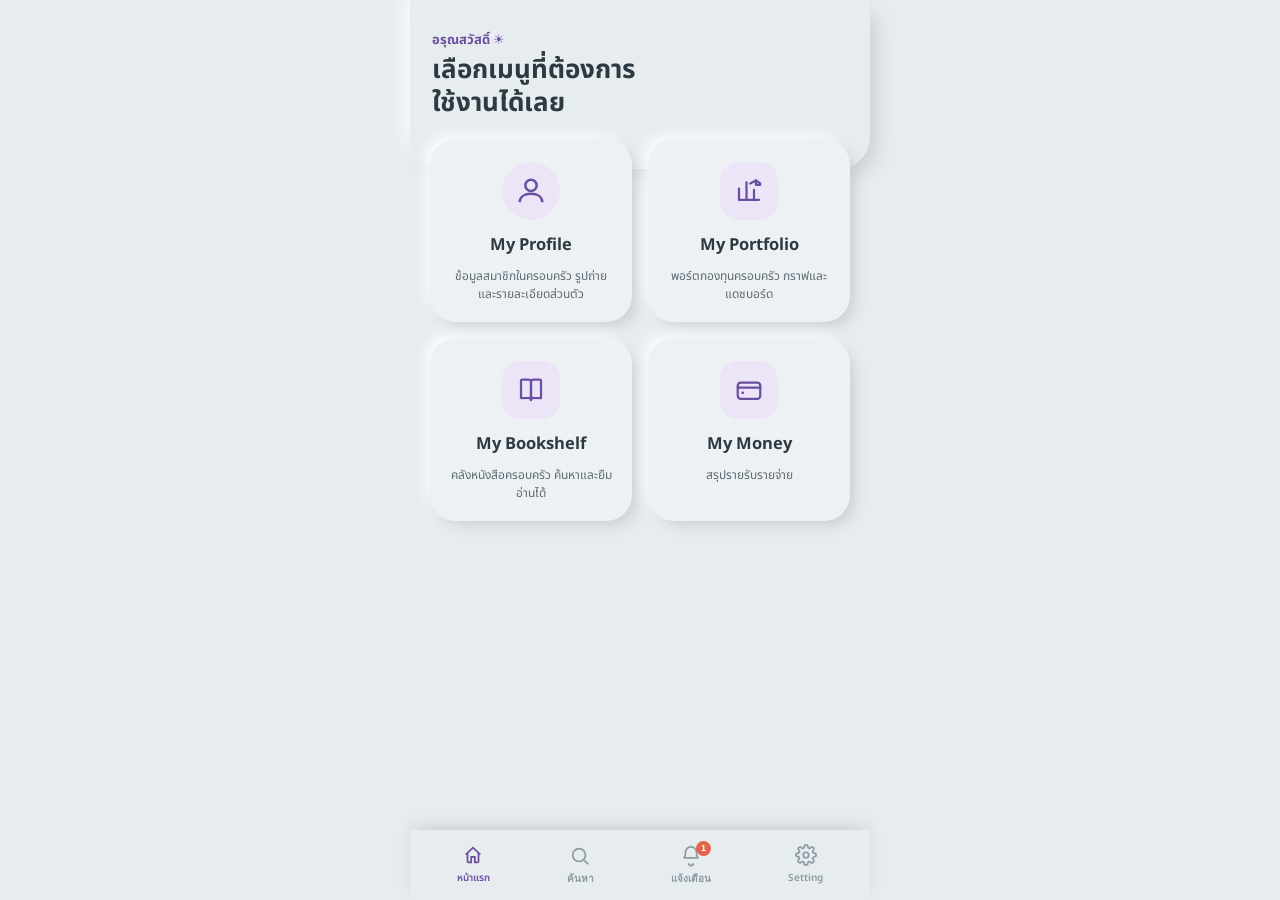
==== index.html @ 151543dd "Add files via upload" ====
<!DOCTYPE html>
<html lang="th">
<head>
<meta charset="UTF-8">
<meta name="viewport" content="width=device-width, initial-scale=1, viewport-fit=cover">
<title>My Family Funds — เมนูหลัก</title>
<meta name="theme-color" content="#6B4FA0">
<link rel="manifest" href="manifest.json">
<link rel="apple-touch-icon" href="portfolio/icon-192.png">
<link rel="icon" href="portfolio/icon-192.png">
<link rel="preconnect" href="https://fonts.googleapis.com">
<link href="https://fonts.googleapis.com/css2?family=Prompt:wght@500;600;700&family=Noto+Sans+Thai:wght@400;500;600;700&display=swap" rel="stylesheet">
<link rel="stylesheet" href="shell.css">
</head>
<body>

<div class="mff-app">

  <div class="mff-hero-wrap">
    <div class="mff-topbar">
      <span></span>
      <div class="dots" aria-hidden="true">
        <svg viewBox="0 0 24 24" fill="none" stroke="currentColor" stroke-width="2"><circle cx="5" cy="12" r="1.4"/><circle cx="12" cy="12" r="1.4"/><circle cx="19" cy="12" r="1.4"/></svg>
      </div>
    </div>

    <div class="mff-hero">
      <p class="eyebrow" id="mffGreetLine">สวัสดี 👋</p>
      <h1>เลือกเมนูที่ต้องการ<br>ใช้งานได้เลย</h1>
    </div>

    <svg class="wave" viewBox="0 0 460 60" preserveAspectRatio="none" xmlns="http://www.w3.org/2000/svg">
      <path d="M0,30 C 80,55 160,10 240,28 C 320,46 400,15 460,32 L460,60 L0,60 Z" fill="#ffffff" opacity="0.07"/>
      <path d="M0,40 C 90,60 170,25 250,38 C 330,50 400,22 460,40 L460,60 L0,60 Z" fill="#ffffff" opacity="0.1"/>
    </svg>
  </div>

  <div class="mff-grid">

    <a class="mff-card" href="profile/index.html">
      <span class="avatar">
        <svg viewBox="0 0 24 24" fill="none" stroke="currentColor" stroke-width="1.8"><circle cx="12" cy="8" r="4"/><path d="M4 20c0-4 3.6-6 8-6s8 2 8 6"/></svg>
      </span>
      <h3>My Profile</h3>
      <p>ข้อมูลสมาชิกในครอบครัว รูปถ่ายและรายละเอียดส่วนตัว</p>
    </a>

    <a class="mff-card" href="portfolio/index.html">
      <span class="icon-wrap">
        <svg viewBox="0 0 24 24" fill="none" stroke="currentColor" stroke-width="1.8" stroke-linecap="round" stroke-linejoin="round"><path d="M4 19V10"/><path d="M10 19V5"/><path d="M16 19v-8"/><path d="M4 19h16"/><path d="M13 6l4.5-2.5L21 6"/><path d="M17.5 3.5V7h3.5"/></svg>
      </span>
      <h3>My Portfolio</h3>
      <p>พอร์ตกองทุนครอบครัว กราฟและแดชบอร์ด</p>
    </a>

    <a class="mff-card" href="bookshelf/index.html">
      <span class="icon-wrap">
        <svg viewBox="0 0 24 24" fill="none" stroke="currentColor" stroke-width="1.8" stroke-linecap="round" stroke-linejoin="round"><path d="M4 4.5C4 4 4.6 3.6 5.3 3.6H10a2 2 0 0 1 2 2V20a2 2 0 0 0-2-1.6H4z"/><path d="M20 4.5c0-.5-.6-.9-1.3-.9H14a2 2 0 0 0-2 2V20a2 2 0 0 1 2-1.6h6z"/></svg>
      </span>
      <h3>My Bookshelf</h3>
      <p>คลังหนังสือครอบครัว ค้นหาและยืมอ่านได้</p>
    </a>

    <a class="mff-card" href="money/index.html">
      <span class="icon-wrap">
        <svg viewBox="0 0 24 24" fill="none" stroke="currentColor" stroke-width="1.8" stroke-linecap="round" stroke-linejoin="round"><rect x="3" y="6" width="18" height="13" rx="2.5"/><path d="M3 10h18"/><circle cx="7" cy="14.2" r="1.1" fill="currentColor" stroke="none"/></svg>
      </span>
      <h3>My Money</h3>
      <p>สรุปรายรับรายจ่าย</p>
    </a>

  </div>

</div>

<nav class="mff-bottomnav">
  <a class="mff-navbtn active" href="index.html">
    <svg viewBox="0 0 24 24" fill="none" stroke="currentColor" stroke-width="1.9"><path d="M4 11.5 12 4l8 7.5"/><path d="M6 10v9a1 1 0 0 0 1 1h3v-6h4v6h3a1 1 0 0 0 1-1v-9"/></svg>
    หน้าแรก
  </a>
  <button type="button" class="mff-navbtn" id="navSearchBtn">
    <svg viewBox="0 0 24 24" fill="none" stroke="currentColor" stroke-width="1.9"><circle cx="11" cy="11" r="7"/><path d="m21 21-4.3-4.3"/></svg>
    ค้นหา
  </button>
  <button type="button" class="mff-navbtn" id="navNotifBtn">
    <svg viewBox="0 0 24 24" fill="none" stroke="currentColor" stroke-width="1.9"><path d="M18 8a6 6 0 0 0-12 0c0 5-2 6-2 6h16s-2-1-2-6"/><path d="M9.5 20a2.5 2.5 0 0 0 5 0"/></svg>
    <span id="notifBadge" class="mff-badge-dot" hidden></span>
    แจ้งเตือน
  </button>
  <a class="mff-navbtn" href="settings/index.html">
    <svg viewBox="0 0 24 24" fill="none" stroke="currentColor" stroke-width="1.9"><circle cx="12" cy="12" r="3"/><path d="M19.4 15a1.7 1.7 0 0 0 .3 1.9l.1.1a2 2 0 1 1-2.8 2.8l-.1-.1a1.7 1.7 0 0 0-1.9-.3 1.7 1.7 0 0 0-1 1.5V21a2 2 0 1 1-4 0v-.1a1.7 1.7 0 0 0-1-1.6 1.7 1.7 0 0 0-1.9.3l-.1.1a2 2 0 1 1-2.8-2.8l.1-.1a1.7 1.7 0 0 0 .3-1.9 1.7 1.7 0 0 0-1.5-1H3a2 2 0 1 1 0-4h.1a1.7 1.7 0 0 0 1.6-1 1.7 1.7 0 0 0-.3-1.9l-.1-.1a2 2 0 1 1 2.8-2.8l.1.1a1.7 1.7 0 0 0 1.9.3H9a1.7 1.7 0 0 0 1-1.5V3a2 2 0 1 1 4 0v.1a1.7 1.7 0 0 0 1 1.5 1.7 1.7 0 0 0 1.9-.3l.1-.1a2 2 0 1 1 2.8 2.8l-.1.1a1.7 1.7 0 0 0-.3 1.9V9a1.7 1.7 0 0 0 1.5 1H21a2 2 0 1 1 0 4h-.1a1.7 1.7 0 0 0-1.5 1z"/></svg>
    Setting
  </a>
</nav>

<script src="data-safety.js"></script>
<script>
(function(){
  var h=new Date().getHours();
  var g=h<11?'อรุณสวัสดิ์ ☀️':h<17?'สวัสดีตอนบ่าย 👋':'สวัสดีตอนเย็น 🌙';
  var el=document.getElementById('mffGreetLine');
  if(el) el.textContent=g;
})();
if('serviceWorker' in navigator){
  window.addEventListener('load', function(){
    navigator.serviceWorker.register('sw.js').catch(function(){});
  });
}

/* ===================== ค้นหา + แจ้งเตือน (bottom nav) =====================
   ทั้งสองฟีเจอร์อ่านจาก localStorage cache ที่แต่ละโมดูลเก็บไว้ในเครื่องนี้
   (โมดูลไหนยังไม่เคยเปิดก็จะยังไม่มี cache — ถือว่ายังไม่มีข้อมูล) ไม่ยิง
   network เพิ่มและไม่ผูกกับ Google Sheets โดยตรง จึงเปิดได้เร็วและออฟไลน์ได้ */
(function(){
  'use strict';
  function esc(s){return String(s==null?'':s).replace(/[&<>'"]/g,function(c){return {'&':'&amp;','<':'&lt;','>':'&gt;',"'":'&#39;','"':'&quot;'}[c];});}
  function readJSON(key,fallback){ try{ var raw=localStorage.getItem(key); return raw?JSON.parse(raw):fallback; }catch(e){ return fallback; } }

  function openSheet(title,bodyHtml){
    closeSheet();
    var o=document.createElement('div'); o.className='mff-sheet-overlay'; o.id='mffSheetOverlay';
    o.innerHTML='<div class="mff-sheet-card">'+
      '<div class="mff-sheet-head"><h3>'+esc(title)+'</h3><button type="button" class="mff-sheet-close" id="mffSheetCloseBtn">×</button></div>'+
      '<div class="mff-sheet-body" id="mffSheetBody">'+bodyHtml+'</div>'+
    '</div>';
    document.body.appendChild(o);
    o.addEventListener('click',function(e){ if(e.target===o) closeSheet(); });
    document.getElementById('mffSheetCloseBtn').onclick=closeSheet;
    return o;
  }
  function closeSheet(){ var o=document.getElementById('mffSheetOverlay'); if(o) o.remove(); }

  /* ---------- ค้นหา ---------- */
  function monthLabelTH(key){
    var THAI_MONTHS=['มกราคม','กุมภาพันธ์','มีนาคม','เมษายน','พฤษภาคม','มิถุนายน','กรกฎาคม','สิงหาคม','กันยายน','ตุลาคม','พฤศจิกายน','ธันวาคม'];
    var parts=String(key||'').split('-'); var y=Number(parts[0]),m=Number(parts[1]);
    if(!y||!m) return key||'';
    return THAI_MONTHS[m-1]+' '+(y+543);
  }
  function collectSearchIndex(){
    var groups=[];

    var profiles=readJSON('mff_profiles_cache_v1',null);
    if(Array.isArray(profiles)){
      groups.push({key:'profile',title:'My Profile',icon:'👤',href:'profile/index.html',
        items:profiles.map(function(p){ return {label:((p.firstName||'')+' '+(p.lastName||'')).trim()||'(ไม่มีชื่อ)', sub:p.relation||p.phone||''}; })});
    }

    var portfolio=readJSON('khlangthun_portfolio_oldui_latest_v4',null);
    if(portfolio && Array.isArray(portfolio.funds)){
      groups.push({key:'portfolio',title:'My Portfolio',icon:'📊',href:'portfolio/index.html',
        items:portfolio.funds.map(function(f){ return {label:f.name||f.id||'(กองทุน)', sub:f.owner?('เจ้าของ: '+f.owner):''}; })});
    }

    var books=readJSON('mff_bookshelf_cache_v1',null);
    if(Array.isArray(books)){
      groups.push({key:'bookshelf',title:'My Bookshelf',icon:'📚',href:'bookshelf/index.html',
        items:books.map(function(b){ return {label:b.title||'(ไม่มีชื่อ)', sub:b.status||''}; })});
    }

    var money=readJSON('mff_money_cache_v3',null);
    if(Array.isArray(money)){
      var seen={}, uniq=[];
      money.forEach(function(t){
        var k=(t.category||'')+'|'+(t.type||'');
        if(t.category && !seen[k]){ seen[k]=true; uniq.push({label:t.category, sub:monthLabelTH(t.month)+' • ฿'+(Number(t.amount)||0).toLocaleString('th-TH')}); }
      });
      groups.push({key:'money',title:'My Money',icon:'💰',href:'money/monthly.html',items:uniq});
    }

    return groups;
  }
  function renderSearchResults(term){
    var groups=collectSearchIndex();
    var hasAnyCache=groups.length>0;
    term=(term||'').trim().toLowerCase();
    var resultsEl=document.getElementById('mffSearchResults');
    if(!resultsEl) return;
    if(!term){
      resultsEl.innerHTML='<div class="mff-search-empty">พิมพ์ชื่อคน กองทุน หนังสือ หรือหมวดรายจ่าย เพื่อค้นหาในทุกโมดูล'+(hasAnyCache?'':'<br><br>ยังไม่มีข้อมูลให้ค้นหา — ลองเปิดใช้งานแต่ละโมดูลก่อนสักครั้ง')+'</div>';
      return;
    }
    var html='', found=0;
    groups.forEach(function(g){
      var matches=g.items.filter(function(it){ return (it.label||'').toLowerCase().indexOf(term)!==-1 || (it.sub||'').toLowerCase().indexOf(term)!==-1; }).slice(0,8);
      if(!matches.length) return;
      found+=matches.length;
      html+='<div class="mff-search-group"><h4>'+esc(g.title)+'</h4>'+
        matches.map(function(it){
          return '<a class="mff-search-item" href="'+g.href+'"><span class="ic">'+g.icon+'</span><span class="tx"><b>'+esc(it.label)+'</b>'+(it.sub?'<span>'+esc(it.sub)+'</span>':'')+'</span></a>';
        }).join('')+
      '</div>';
    });
    resultsEl.innerHTML=found?html:'<div class="mff-search-empty">ไม่พบรายการที่ตรงกับ "'+esc(term)+'"</div>';
  }
  function openSearch(){
    openSheet('ค้นหา',
      '<div class="mff-search-box">'+
        '<svg viewBox="0 0 24 24" fill="none" stroke="currentColor" stroke-width="2"><circle cx="11" cy="11" r="7"/><path d="m21 21-4.3-4.3"/></svg>'+
        '<input id="mffSearchInput" placeholder="ค้นหาคน กองทุน หนังสือ รายจ่าย..." autocomplete="off">'+
      '</div><div id="mffSearchResults"></div>');
    var input=document.getElementById('mffSearchInput');
    var timer=null;
    input.addEventListener('input',function(){ clearTimeout(timer); var v=input.value; timer=setTimeout(function(){ renderSearchResults(v); },200); });
    renderSearchResults('');
    setTimeout(function(){ input.focus(); },150);
  }

  /* ---------- แจ้งเตือน ---------- */
  function monthKeyNow(){ var d=new Date(); return d.getFullYear()+'-'+String(d.getMonth()+1).padStart(2,'0'); }
  function buildNotifications(){
    var list=[];

    var sheetsConnected = localStorage.getItem('google_sheets_connected')==='1';
    if(!sheetsConnected){
      list.push({level:'warn', icon:'⚠️', title:'ยังไม่ได้เชื่อมต่อ Google Sheets',
        text:'ข้อมูลจะถูกเก็บในเครื่องนี้เท่านั้น ไปเชื่อมต่อได้จากหน้าโมดูลใดก็ได้ (ปุ่ม "เชื่อมต่อ")', href:null});
    }

    var money=readJSON('mff_money_cache_v3',null);
    if(Array.isArray(money)){
      var mk=monthKeyNow();
      var hasThisMonth=money.some(function(t){ return t.month===mk; });
      if(!hasThisMonth){
        list.push({level:'warn', icon:'💰', title:'ยังไม่ได้บันทึกรายรับ-รายจ่ายเดือนนี้',
          text:'ไปกรอกข้อมูลเดือนนี้ที่ My Money ได้เลย', href:'money/monthly.html', hrefLabel:'ไปที่ My Money →'});
      }
    }

    var profiles=readJSON('mff_profiles_cache_v1',null);
    if(Array.isArray(profiles) && profiles.length===0){
      list.push({level:'info', icon:'👤', title:'ยังไม่มีข้อมูลสมาชิกครอบครัว',
        text:'เพิ่มสมาชิกคนแรกได้ที่ My Profile', href:'profile/index.html', hrefLabel:'ไปที่ My Profile →'});
    }

    var portfolio=readJSON('khlangthun_portfolio_oldui_latest_v4',null);
    if(portfolio && Array.isArray(portfolio.funds) && portfolio.funds.length===0){
      list.push({level:'info', icon:'📊', title:'ยังไม่มีกองทุนในพอร์ต',
        text:'เพิ่มกองทุนแรกได้ที่ My Portfolio', href:'portfolio/index.html', hrefLabel:'ไปที่ My Portfolio →'});
    }

    var books=readJSON('mff_bookshelf_cache_v1',null);
    if(Array.isArray(books) && books.length===0){
      list.push({level:'info', icon:'📚', title:'ชั้นหนังสือยังว่างอยู่',
        text:'เพิ่มหนังสือเล่มแรกได้ที่ My Bookshelf', href:'bookshelf/index.html', hrefLabel:'ไปที่ My Bookshelf →'});
    }

    return list;
  }
  function renderNotifBadge(){
    var list=buildNotifications();
    var badge=document.getElementById('notifBadge');
    if(!badge) return;
    if(list.length){ badge.hidden=false; badge.textContent=list.length>9?'9+':String(list.length); }
    else { badge.hidden=true; }
  }
  function openNotifications(){
    var list=buildNotifications();
    var html = list.length
      ? list.map(function(n){
          return '<div class="mff-notif-item '+(n.level==='warn'?'warn':'info')+'"><span class="ic">'+n.icon+'</span><span class="tx"><b>'+esc(n.title)+'</b><span>'+esc(n.text)+'</span>'+(n.href?('<br><a href="'+n.href+'">'+esc(n.hrefLabel||'ไปที่หน้านั้น →')+'</a>'):'')+'</span></div>';
        }).join('')
      : '<div class="mff-notif-empty">ไม่มีการแจ้งเตือนใหม่ 🎉</div>';
    openSheet('แจ้งเตือน', html);
  }

  document.getElementById('navSearchBtn').addEventListener('click', openSearch);
  document.getElementById('navNotifBtn').addEventListener('click', openNotifications);
  renderNotifBadge();
  window.addEventListener('storage', renderNotifBadge);
})();
</script>

</body>
</html>
---- shell.css ----
/* ===== My Family Funds — App Shell =====
   Shared visual language across the 4-module home and placeholder modules.
   Palette and type intentionally match the Portfolio module so moving
   between the shell and that module feels like one continuous product. */

:root{
  --bg:#E7ECEF;
  --bg-deep:#E7ECEF;
  --surface:#EEF1F3;
  --ink:#2E3A42;
  --ink-soft:#5C6B74;
  --ink-faint:#8B9AA3;
  --primary:#6B4FA0;
  --primary-light:#8567B8;
  --primary-soft:#ECE5F7;
  --line:transparent;
  --gold:#C89B3C;
  --income:#1F9D6C;
  --income-soft:#DCEFE4;
  --expense:#E0654B;
  --expense-soft:#F3DFDA;
  --invest:#8B6BC9;
  --invest-soft:#E5DFF3;
  --shadow-card: 7px 7px 16px -4px #c3cbd0, -7px -7px 16px -4px #ffffff;
  --shadow-hero: 10px 10px 22px -6px #c3cbd0, -10px -10px 22px -6px #ffffff;
  --shadow-inset: inset 3px 3px 7px #c3cbd0, inset -3px -3px 7px #ffffff;
  --radius-l:26px;
  --radius-m:18px;
  --safe-t: env(safe-area-inset-top, 0px);
  --safe-b: env(safe-area-inset-bottom, 0px);
}

*{box-sizing:border-box}
html,body{margin:0;padding:0}
body{
  font-family:'Noto Sans Thai','Prompt',system-ui,-apple-system,sans-serif;
  color:var(--ink);
  background:var(--bg);
  min-height:100svh;
}

/* Page body is always the plain mint base — no viewport-relative color
   tricks here, so nothing can drift or cut through content on any
   screen size. */
body{background:var(--bg)}

.mff-app{
  max-width:460px;
  margin:0 auto;
  min-height:100svh;
  position:relative;
  padding-bottom:calc(84px + var(--safe-b));
  background:var(--bg);
}

/* Watery duotone header — sized to ITS OWN CONTENT (topbar + greeting),
   never to the viewport, so the colour block always ends exactly where
   the header ends, on every device, instead of cutting through cards. */
.mff-hero-wrap{
  position:relative;
  overflow:hidden;
  background:var(--bg);
  box-shadow:var(--shadow-hero);
  border-radius:0 0 32px 32px;
  padding-bottom:44px; /* room for the grid to overlap into */
}
.mff-hero-wrap svg.wave{display:none}

/* ---------- top bar ---------- */
.mff-topbar{
  display:flex;align-items:center;justify-content:space-between;
  padding:calc(18px + var(--safe-t)) 20px 6px;
  color:var(--ink);
  position:relative;
}
.mff-topbar .back{
  display:inline-flex;align-items:center;gap:6px;
  color:var(--ink);text-decoration:none;font-size:15px;font-weight:600;
  opacity:.85;
}
.mff-topbar .back svg{width:20px;height:20px}
.mff-topbar .dots{display:flex;gap:14px;opacity:.7;color:var(--ink)}

/* ---------- greeting header (home) ---------- */
.mff-hero{padding:6px 22px 6px;color:var(--ink);position:relative}
.mff-hero .eyebrow{font-size:13px;color:var(--primary);font-weight:700;margin:0 0 4px}
.mff-hero h1{font-size:26px;line-height:1.25;margin:0;font-weight:700;color:var(--ink)}
.mff-hero h1 b{color:var(--primary)}

/* ---------- module grid ---------- */
.mff-grid{
  display:grid;grid-template-columns:1fr 1fr;gap:16px;
  padding:0 20px;margin-top:-30px;
  position:relative;
}
.mff-card{
  background:var(--surface);
  border-radius:var(--radius-l);
  box-shadow:var(--shadow-card);
  padding:22px 16px 18px;
  text-align:center;
  text-decoration:none;
  color:var(--ink);
  display:flex;flex-direction:column;align-items:center;gap:10px;
  border:1px solid var(--line);
  position:relative;
  transition:transform .15s ease, box-shadow .15s ease;
}
.mff-card:active{transform:scale(.97)}
.mff-card .icon-wrap{
  width:58px;height:58px;border-radius:18px;
  display:flex;align-items:center;justify-content:center;
  background:var(--primary-soft);color:var(--primary);
}
.mff-card .icon-wrap svg{width:30px;height:30px}
.mff-card .avatar{width:58px;height:58px;border-radius:50%;overflow:hidden;background:var(--primary-soft);display:flex;align-items:center;justify-content:center}
.mff-card .avatar svg{width:34px;height:34px;color:var(--primary)}
.mff-card h3{margin:2px 0 0;font-size:16.5px;font-weight:700}
.mff-card p{margin:0;font-size:12px;color:var(--ink-soft);line-height:1.5}
.mff-card .soon{
  position:absolute;top:12px;right:12px;font-size:10px;font-weight:700;
  background:var(--primary-soft);color:var(--primary);border-radius:999px;padding:3px 8px;
}

/* ---------- bottom nav ---------- */
.mff-bottomnav{
  position:fixed;left:0;right:0;bottom:0;
  max-width:460px;margin:0 auto;
  background:var(--bg);
  display:flex;justify-content:space-around;align-items:center;
  padding:10px 8px calc(10px + var(--safe-b));
  box-shadow:0 -6px 16px -4px #c3cbd0;
}
.mff-navbtn{
  border:0;background:none;display:flex;flex-direction:column;align-items:center;gap:4px;
  color:var(--ink-faint);font-size:10px;font-weight:600;cursor:pointer;padding:4px 10px;
  text-decoration:none;position:relative;
}
.mff-navbtn svg{width:22px;height:22px}
.mff-navbtn.active{color:var(--primary)}
.mff-navbtn .mff-badge-dot{
  position:absolute;top:0;right:10px;min-width:15px;height:15px;padding:0 3px;border-radius:999px;
  background:var(--expense);color:#fff;font-size:9px;font-weight:800;line-height:15px;text-align:center;
}

/* ---------- bottom-sheet modal (search / notifications) ---------- */
.mff-sheet-overlay{position:fixed;inset:0;z-index:5000;background:rgba(46,58,66,.35);display:flex;align-items:flex-end;justify-content:center}
.mff-sheet-card{width:100%;max-width:460px;max-height:80vh;background:var(--bg);box-shadow:var(--shadow-hero);border-radius:22px 22px 0 0;display:flex;flex-direction:column;overflow:hidden}
.mff-sheet-head{display:flex;align-items:center;justify-content:space-between;gap:10px;padding:18px 20px 12px;border-bottom:1px solid var(--line);flex:none}
.mff-sheet-head h3{margin:0;font-size:16px}
.mff-sheet-close{border:0;background:var(--primary-soft);color:var(--primary);width:30px;height:30px;border-radius:50%;font-size:16px;cursor:pointer;flex:none}
.mff-sheet-body{flex:1;min-height:0;overflow-y:auto;-webkit-overflow-scrolling:touch;padding:14px 20px calc(18px + var(--safe-b))}
.mff-search-box{display:flex;align-items:center;gap:8px;background:var(--primary-soft);border-radius:14px;padding:10px 14px;margin-bottom:4px}
.mff-search-box svg{width:18px;height:18px;color:var(--primary);flex:none}
.mff-search-box input{flex:1;border:0;background:none;outline:none;font-size:14.5px;font-family:inherit;color:var(--ink)}
.mff-search-group{margin-top:14px}
.mff-search-group h4{margin:0 0 8px;font-size:11.5px;color:var(--ink-faint);text-transform:uppercase;letter-spacing:.03em}
.mff-search-item{display:flex;align-items:center;gap:12px;padding:10px 0;border-bottom:1px solid var(--line);text-decoration:none;color:var(--ink)}
.mff-search-item:last-child{border-bottom:0}
.mff-search-item .ic{width:36px;height:36px;border-radius:11px;background:var(--primary-soft);color:var(--primary);display:flex;align-items:center;justify-content:center;flex:none;font-size:16px}
.mff-search-item .tx b{display:block;font-size:13.5px}
.mff-search-item .tx span{display:block;font-size:11.5px;color:var(--ink-soft);margin-top:1px}
.mff-search-empty,.mff-notif-empty{text-align:center;color:var(--ink-faint);font-size:13px;padding:30px 10px}
.mff-notif-item{display:flex;gap:12px;padding:12px 0;border-bottom:1px solid var(--line)}
.mff-notif-item:last-child{border-bottom:0}
.mff-notif-item .ic{width:36px;height:36px;border-radius:11px;flex:none;display:flex;align-items:center;justify-content:center;font-size:17px}
.mff-notif-item.warn .ic{background:var(--expense-soft);}
.mff-notif-item.info .ic{background:var(--primary-soft);}
.mff-notif-item .tx b{display:block;font-size:13.5px;margin-bottom:2px}
.mff-notif-item .tx span{display:block;font-size:12px;color:var(--ink-soft);line-height:1.45}
.mff-notif-item .tx a{color:var(--primary);font-weight:700;text-decoration:none;font-size:12px}

/* ---------- module placeholder page ---------- */
.mff-module{padding:0 22px}
.mff-module .icon-hero{
  width:84px;height:84px;border-radius:24px;background:var(--primary-soft);
  display:flex;align-items:center;justify-content:center;margin:26px 0 18px;color:var(--primary);
}
.mff-module .icon-hero svg{width:44px;height:44px}
.mff-module h2{font-size:23px;margin:0 0 8px}
.mff-module p{color:var(--ink-soft);font-size:14.5px;line-height:1.65;margin:0 0 22px}
.mff-module .note{
  background:var(--surface);border:1px solid var(--line);border-radius:var(--radius-m);
  padding:16px 18px;font-size:13px;color:var(--ink-soft);line-height:1.7;
}
.mff-module .note b{color:var(--primary)}

@media (max-width:380px){
  .mff-hero h1{font-size:22px}
  .mff-card{padding:18px 12px 14px}
}

/* =====================================================================
   Shared "records" components — used by Profile now, and reusable later
   by Bookshelf / Lifestyle for any list → detail → edit flow.
   ===================================================================== */

/* connect banner (Google Sheets not linked yet) */
.mff-banner{
  margin:14px 20px 0;background:#FFF6E9;border:1px solid #F1D9A8;color:#6B4E17;
  border-radius:14px;padding:12px 14px;font-size:12.5px;line-height:1.6;
  display:flex;align-items:center;justify-content:space-between;gap:10px;
}
.mff-banner b{display:block;font-size:13px;margin-bottom:1px}
.mff-banner button{
  flex:none;border:0;background:#6B4FA0;color:#fff;font-weight:700;font-size:12px;
  border-radius:10px;padding:8px 12px;cursor:pointer;
}

/* sync bar (Google Sheets already linked — manual pull/push controls) */
.mff-sync-bar{
  margin:14px 20px 0;background:var(--primary-soft);border:1px solid var(--line);color:var(--ink-soft);
  border-radius:14px;padding:10px 14px;font-size:12px;line-height:1.5;
  display:flex;align-items:center;justify-content:space-between;gap:10px;flex-wrap:wrap;
}
.mff-sync-bar-status{flex:1;min-width:150px}
.mff-sync-bar-actions{display:flex;gap:6px;flex:none}
.mff-sync-bar-btn{
  border:1px solid var(--line);background:#fff;color:var(--primary);font-weight:700;font-size:11.5px;
  border-radius:10px;padding:7px 10px;cursor:pointer;white-space:nowrap;
}

/* people / record list */
.mff-list-wrap{padding:16px 20px 100px}
.mff-people-grid{display:grid;grid-template-columns:1fr 1fr;gap:14px}
.mff-person-card{
  background:var(--surface);border:1px solid var(--line);border-radius:20px;
  padding:16px 12px 14px;text-align:center;cursor:pointer;text-decoration:none;color:inherit;
  display:flex;flex-direction:column;align-items:center;gap:8px;
  box-shadow:0 10px 22px -16px rgba(15,91,77,.25);transition:transform .12s ease;
}
.mff-person-card:active{transform:scale(.97)}
.mff-person-photo{
  width:64px;height:64px;border-radius:16px;object-fit:cover;background:var(--primary-soft);
  display:flex;align-items:center;justify-content:center;color:var(--primary);flex:none;
}
.mff-person-photo svg{width:30px;height:30px}
.mff-person-card h4{margin:0;font-size:14.5px;font-weight:700;line-height:1.3}
.mff-person-meta{display:flex;gap:6px;flex-wrap:wrap;justify-content:center}
.mff-chip{font-size:10.5px;font-weight:700;background:var(--primary-soft);color:var(--primary);border-radius:999px;padding:2.5px 8px}

.mff-empty{
  text-align:center;color:var(--ink-soft);padding:50px 20px;font-size:13.5px;line-height:1.8;
}
.mff-empty svg{width:52px;height:52px;color:var(--ink-faint);margin-bottom:10px}

/* floating add button */
.mff-fab{
  position:fixed;left:50%;bottom:calc(94px + var(--safe-b));transform:translateX(calc(-1 * min(460px,100vw)/2 + 20px + 27px));
  width:54px;height:54px;border-radius:50%;background:var(--primary);color:#fff;border:0;
  display:flex;align-items:center;justify-content:center;box-shadow:0 14px 26px -8px rgba(15,91,77,.55);
  cursor:pointer;z-index:20;
}
.mff-fab svg{width:24px;height:24px}

/* ID-card style detail view */
.mff-idcard{
  margin:0 20px 24px;background:var(--surface);border:1px solid var(--line);border-radius:24px;
  padding:22px 20px 20px;box-shadow:var(--shadow-card);
}
.mff-idcard-top{display:flex;gap:16px;align-items:center;margin-bottom:16px}
.mff-idcard-photo-wrap{position:relative;flex:none}
.mff-idcard-photo{
  width:88px;height:88px;border-radius:20px;object-fit:cover;background:var(--primary-soft);
  display:flex;align-items:center;justify-content:center;color:var(--primary);border:3px solid var(--primary-soft);
}
.mff-idcard-photo svg{width:40px;height:40px}
.mff-photo-edit-btn{
  position:absolute;bottom:-4px;right:-4px;width:28px;height:28px;border-radius:50%;
  background:var(--primary);color:#fff;border:2px solid #fff;display:flex;align-items:center;justify-content:center;cursor:pointer;
}
.mff-photo-edit-btn svg{width:14px;height:14px}
.mff-idcard-name{flex:1;min-width:0}
.mff-idcard-name h2{margin:0 0 4px;font-size:19px;line-height:1.3;word-break:break-word}
.mff-idcard-name .sub{font-size:12.5px;color:var(--ink-soft)}

.mff-field-row{
  display:flex;gap:10px;padding:11px 0;border-bottom:1px solid var(--line);align-items:flex-start;
  min-width:0;
}
.mff-field-row:last-child{border-bottom:0;padding-bottom:0}
.mff-field-row .lbl{flex:none;width:104px;font-size:11.5px;color:var(--ink-faint);font-weight:600;padding-top:2px;line-height:1.4}
.mff-field-row .val{flex:1;min-width:0;font-size:14px;color:var(--ink);line-height:1.55;word-break:break-word}
.mff-field-row input,.mff-field-row select,.mff-field-row textarea{
  flex:1;min-width:0;width:100%;border:1px solid var(--line);border-radius:10px;padding:8px 10px;font-size:16px;
  font-family:inherit;color:var(--ink);background:var(--bg);
}
.mff-field-row textarea{resize:vertical;min-height:44px}

.mff-detail-actions{display:flex;gap:10px;padding:0 20px 30px}
.mff-btn{flex:1;border:0;border-radius:14px;padding:13px;font-size:14.5px;font-weight:700;cursor:pointer;text-align:center}
.mff-btn-primary{background:var(--primary);color:#fff}
.mff-btn-ghost{background:var(--primary-soft);color:var(--primary)}
.mff-btn-danger-text{
  display:block;margin:0 20px 30px;text-align:center;background:none;border:0;color:#c0435a;font-size:13px;
  font-weight:600;cursor:pointer;padding:8px;
}
.mff-back-row{padding:14px 20px 0}
.mff-back-row a{color:var(--primary);text-decoration:none;font-size:13.5px;font-weight:700;display:inline-flex;align-items:center;gap:5px}
.mff-back-row svg{width:16px;height:16px}

/* bank accounts (repeatable rows) */
.mff-bank-section{padding-top:14px;border-top:1px solid var(--line);margin-top:6px}
.mff-bank-section>.lbl{width:auto;display:block;margin-bottom:10px;font-size:12px;color:var(--ink-faint);font-weight:600}
.mff-bank-view-row{display:flex;justify-content:space-between;gap:10px;padding:8px 0;font-size:13.5px;border-bottom:1px solid var(--line)}
.mff-bank-view-row:last-child{border-bottom:0}
.mff-bank-view-row .bname{color:var(--ink);font-weight:600}
.mff-bank-view-row .bnum{color:var(--ink-soft);font-variant-numeric:tabular-nums}
.mff-bank-row{display:flex;gap:8px;margin-bottom:9px;align-items:center}
.mff-bank-row select.bank-select{flex:1.35;border:1px solid var(--line);border-radius:10px;padding:8px 8px;font-size:16px;font-family:inherit;color:var(--ink);background:var(--bg);min-width:0}
.mff-bank-row input.bank-number{flex:1;border:1px solid var(--line);border-radius:10px;padding:8px 10px;font-size:16px;font-family:inherit;color:var(--ink);background:var(--bg);min-width:0}
.mff-bank-row .bank-remove{flex:none;width:34px;height:34px;border-radius:9px;background:#FDECEF;color:#C24D63;border:0;font-size:17px;line-height:1;cursor:pointer}
.mff-bank-add-btn{width:100%;border:1.5px dashed var(--line);background:none;color:var(--primary);font-weight:700;font-size:13px;border-radius:12px;padding:10px;cursor:pointer;margin-top:2px}

/* =====================================================================
   Money module — month nav, summary cards, charts, editable line items
   ===================================================================== */
.mff-month-nav{
  display:flex;align-items:center;justify-content:center;gap:14px;
  padding:14px 20px 2px;
}
.mff-month-nav button{
  width:34px;height:34px;border-radius:50%;border:1px solid var(--line);background:var(--surface);
  color:var(--primary);display:flex;align-items:center;justify-content:center;cursor:pointer;flex:none;
}
.mff-month-nav .label{font-size:15px;font-weight:700;min-width:150px;text-align:center}

.mff-money-summary{display:grid;grid-template-columns:repeat(3,1fr);gap:10px;padding:12px 20px 4px}
.mff-sum-card{background:var(--surface);border:1px solid var(--line);border-radius:16px;padding:12px 10px;text-align:center}
.mff-sum-card .lbl{font-size:10.5px;color:var(--ink-faint);font-weight:700;margin-bottom:4px}
.mff-sum-card .amt{font-size:15px;font-weight:800;word-break:break-word}
.mff-sum-card.income .amt{color:var(--income)}
.mff-sum-card.expense .amt{color:var(--expense)}
.mff-sum-card.balance .amt.pos{color:var(--income)}
.mff-sum-card.balance .amt.neg{color:var(--expense)}

.mff-chart-card{background:var(--surface);border:1px solid var(--line);border-radius:20px;margin:14px 20px 0;padding:16px 16px 14px;box-shadow:var(--shadow-card)}
.mff-chart-card h4{margin:0 0 12px;font-size:14px;font-weight:700;color:var(--ink)}
.mff-chart-card canvas{max-width:100%}
.mff-chart-legend{display:flex;gap:16px;justify-content:center;margin-top:10px;font-size:11.5px;color:var(--ink-soft)}
.mff-chart-legend span{display:inline-flex;align-items:center;gap:5px}
.mff-chart-legend i{width:9px;height:9px;border-radius:3px;display:inline-block}

.mff-cat-bar-row{margin-bottom:11px}
.mff-cat-bar-row:last-child{margin-bottom:0}
.mff-cat-bar-head{display:flex;justify-content:space-between;font-size:12.5px;margin-bottom:5px}
.mff-cat-bar-head .nm{color:var(--ink);font-weight:600}
.mff-cat-bar-head .amt{color:var(--ink-soft);font-variant-numeric:tabular-nums}
.mff-cat-bar-track{height:8px;border-radius:5px;background:var(--primary-soft);overflow:hidden}
.mff-cat-bar-fill{height:100%;border-radius:5px;background:var(--expense)}

.mff-money-section{margin:16px 20px 0;background:var(--surface);border:1px solid var(--line);border-radius:20px;padding:16px 16px 14px;box-shadow:var(--shadow-card)}
.mff-money-section-head{display:flex;align-items:center;justify-content:space-between;margin-bottom:4px}
.mff-money-section-head h4{margin:0;font-size:14.5px;font-weight:700}
.mff-money-section-head .tag{font-size:10.5px;font-weight:700;border-radius:999px;padding:3px 9px}
.mff-money-section.income .tag{background:var(--income-soft);color:var(--income)}
.mff-money-section.fixed .tag{background:var(--expense-soft);color:var(--expense)}
.mff-money-section.variable .tag{background:var(--invest-soft);color:var(--invest)}
.mff-money-view-row{display:flex;justify-content:space-between;gap:10px;padding:9px 0;font-size:13.5px;border-bottom:1px solid var(--line)}
.mff-money-view-row:last-child{border-bottom:0}
.mff-money-view-row .nm{color:var(--ink)}
.mff-money-view-row .amt{color:var(--ink);font-weight:700;font-variant-numeric:tabular-nums}
.mff-money-empty-row{padding:10px 0;font-size:12.5px;color:var(--ink-faint)}
.mff-money-line-row{display:flex;gap:8px;margin-bottom:9px;align-items:center}
.mff-money-line-row select{flex:1.5;border:1px solid var(--line);border-radius:10px;padding:8px 8px;font-size:16px;font-family:inherit;color:var(--ink);background:var(--bg);min-width:0}
.mff-money-line-row input.money-amount{flex:1;border:1px solid var(--line);border-radius:10px;padding:8px 10px;font-size:16px;font-family:inherit;color:var(--ink);background:var(--bg);min-width:0}
.mff-money-line-row .money-remove{flex:none;width:34px;height:34px;border-radius:9px;background:#FDECEF;color:#C24D63;border:0;font-size:17px;line-height:1;cursor:pointer}
.mff-money-add-btn{width:100%;border:1.5px dashed var(--line);background:none;color:var(--primary);font-weight:700;font-size:12.5px;border-radius:12px;padding:9px;cursor:pointer;margin-top:2px}
.mff-money-section-total{display:flex;justify-content:space-between;padding-top:10px;margin-top:6px;border-top:1px dashed var(--line);font-size:13px;font-weight:700}

.mff-money-actions{display:flex;gap:10px;padding:18px 20px 30px}

/* plan vs actual line items */
.mff-money-recap{margin:10px 20px 0;text-align:center;font-size:12px;color:var(--ink-soft)}
.mff-money-recap b{color:var(--ink)}
.mff-money-view-row2{padding:9px 0;border-bottom:1px solid var(--line)}
.mff-money-view-row2:last-child{border-bottom:0}
.mff-money-view-row2 .nm{font-size:13.5px;color:var(--ink);font-weight:600;margin-bottom:3px}
.mff-money-view-row2 .amts{display:flex;gap:14px;font-size:12px;color:var(--ink-soft)}
.mff-money-view-row2 .amts b{color:var(--ink);font-variant-numeric:tabular-nums}
.mff-money-line-row2{border:1px solid var(--line);border-radius:12px;padding:10px;margin-bottom:9px}
.mff-money-line-row2 .row-top{display:flex;gap:8px;align-items:center;margin-bottom:8px}
.mff-money-line-row2 select{flex:1;border:1px solid var(--line);border-radius:10px;padding:8px 8px;font-size:16px;font-family:inherit;color:var(--ink);background:var(--bg);min-width:0}
.mff-money-line-row2 .money-remove{flex:none;width:34px;height:34px;border-radius:9px;background:#FDECEF;color:#C24D63;border:0;font-size:17px;line-height:1;cursor:pointer}
.mff-money-line-row2 .row-bottom{display:flex;gap:8px}
.mff-money-line-row2 .amt-field{flex:1;min-width:0}
.mff-money-line-row2 .amt-field label{display:block;font-size:10.5px;color:var(--ink-faint);font-weight:700;margin-bottom:3px}
.mff-money-line-row2 .amt-field input{width:100%;min-width:0;border:1px solid var(--line);border-radius:10px;padding:8px 10px;font-size:16px;font-family:inherit;color:var(--ink);background:var(--bg)}

/* =====================================================================
   Money module v3 — spreadsheet-style table + edit-all popup
   ===================================================================== */
.mff-money-tabs{display:flex;gap:8px;padding:14px 20px 4px}
.mff-money-tab{
  flex:1;min-width:0;background:var(--surface);border-radius:14px;padding:9px 6px;text-align:center;
  border:1.5px solid var(--line);
}
.mff-money-tab .t-lbl{font-size:10px;font-weight:700;color:var(--ink-faint);margin-bottom:2px}
.mff-money-tab .t-amt{font-size:13px;font-weight:800;word-break:break-word}
.mff-money-tab.income{border-color:var(--income)}
.mff-money-tab.income .t-amt{color:var(--income)}
.mff-money-tab.expense{border-color:var(--expense)}
.mff-money-tab.expense .t-amt{color:var(--expense)}
.mff-money-tab.balance{border-color:var(--ink)}
.mff-money-tab.balance .t-amt.pos{color:var(--income)}
.mff-money-tab.balance .t-amt.neg{color:var(--expense)}

.mff-edit-trigger{
  display:block;width:calc(100% - 40px);margin:12px 20px 0;background:var(--primary);color:#fff;
  border:0;border-radius:14px;padding:13px;font-size:14.5px;font-weight:700;cursor:pointer;
}

.mff-sheet{margin:16px 20px 0;background:var(--surface);border:1px solid var(--line);border-radius:18px;overflow:hidden;box-shadow:var(--shadow-card)}
.mff-sheet-head{padding:9px 14px;font-size:12.5px;font-weight:700;color:#fff}
.mff-sheet-head.income{background:var(--income)}
.mff-sheet-head.fixed{background:var(--expense)}
.mff-sheet-head.variable{background:var(--invest)}
.mff-sheet-head.summary{background:var(--ink)}
.mff-sheet-row{display:flex;justify-content:space-between;gap:10px;padding:9px 14px;font-size:13px;border-bottom:1px solid var(--line);min-width:0}
.mff-sheet-row:last-child{border-bottom:0}
.mff-sheet-row .nm{color:var(--ink);min-width:0;word-break:break-word}
.mff-sheet-row .amt{flex:none;color:var(--ink);font-weight:700;font-variant-numeric:tabular-nums}
.mff-sheet-row.total .nm, .mff-sheet-row.total .amt{font-weight:800}
.mff-sheet-row.total .amt.neg{color:var(--expense)}
.mff-sheet-row.total .amt.pos{color:var(--income)}

/* popup edit-all form */
.mff-modal-scroll{max-height:62vh;overflow-y:auto;margin:0 -20px;padding:0 20px;-webkit-overflow-scrolling:touch}
.mff-modal-row{display:flex;justify-content:space-between;align-items:center;gap:10px;padding:8px 0;border-bottom:1px solid var(--line);min-width:0}
.mff-modal-row .nm{flex:1;min-width:0;font-size:12.5px;color:var(--ink);line-height:1.4}
.mff-modal-row input{
  flex:none;width:104px;min-width:0;border:1px solid var(--line);border-radius:10px;padding:7px 8px;
  font-size:16px;font-family:inherit;color:var(--ink);background:var(--bg);text-align:right;
}
.mff-modal-section-head{padding:10px 0 6px;font-size:12px;font-weight:700;color:#fff;margin:6px -20px 0;padding-left:20px;padding-right:20px}
.mff-modal-section-head.income{background:var(--income)}
.mff-modal-section-head.fixed{background:var(--expense)}
.mff-modal-section-head.variable{background:var(--invest)}
.mff-modal-live-summary{
  display:flex;justify-content:space-between;gap:8px;padding:12px 0 4px;font-size:12.5px;font-weight:700;
  border-top:2px solid var(--ink);margin-top:6px;
}
.mff-modal-add-row{width:100%;border:1.5px dashed var(--line);background:none;color:var(--primary);font-weight:700;font-size:12px;border-radius:10px;padding:8px;cursor:pointer;margin:10px 0 2px}

/* =====================================================================
   Bookshelf module — Drive search
   ===================================================================== */
.mff-search-wrap{position:relative;margin:14px 20px 0}
.mff-search-wrap svg{position:absolute;left:14px;top:50%;transform:translateY(-50%);width:18px;height:18px;color:var(--ink-faint);pointer-events:none}
.mff-search-input{
  width:100%;box-sizing:border-box;border:1.5px solid var(--line);border-radius:14px;background:var(--surface);
  padding:12px 14px 12px 40px;font-size:16px;font-family:inherit;color:var(--ink);
}
.mff-search-input:focus{outline:none;border-color:var(--primary)}
.mff-search-status{padding:10px 20px 0;font-size:12px;color:var(--ink-soft)}
.mff-file-list{padding:6px 20px 30px;display:flex;flex-direction:column;gap:10px}
.mff-file-row{
  display:flex;align-items:center;gap:12px;background:var(--surface);border:1px solid var(--line);
  border-radius:16px;padding:12px 12px;box-shadow:var(--shadow-card);
}
.mff-file-icon{
  flex:none;width:42px;height:42px;border-radius:12px;display:flex;align-items:center;justify-content:center;
  background:var(--primary-soft);color:var(--primary);
}
.mff-file-icon svg{width:22px;height:22px}
.mff-file-meta{flex:1;min-width:0}
.mff-file-meta .fn{font-size:13.5px;font-weight:600;color:var(--ink);word-break:break-word;line-height:1.4}
.mff-file-meta .fn a{color:inherit;text-decoration:none}
.mff-file-meta .fn a:active{opacity:.7}
.mff-file-meta .fs{font-size:11px;color:var(--ink-faint);margin-top:2px}
.mff-file-dl{
  flex:none;width:38px;height:38px;border-radius:10px;background:var(--primary);color:#fff;border:0;
  display:flex;align-items:center;justify-content:center;cursor:pointer;
}
.mff-file-dl svg{width:18px;height:18px}
.mff-file-dl.loading{opacity:.6;pointer-events:none}

/* shelves (reading / to-read / finished) */
.mff-shelf{margin:14px 20px 0;background:var(--surface);border:1px solid var(--line);border-radius:20px;padding:14px 14px 12px;box-shadow:var(--shadow-card)}
.mff-shelf-head{display:flex;align-items:center;justify-content:space-between;margin-bottom:8px}
.mff-shelf-head h4{margin:0;font-size:14.5px;font-weight:700;display:flex;align-items:center;gap:7px}
.mff-shelf-head .count{font-size:11px;font-weight:700;color:var(--ink-faint);background:var(--primary-soft);border-radius:999px;padding:2px 9px}
.mff-shelf-add{border:0;background:none;color:var(--primary);font-size:12.5px;font-weight:700;cursor:pointer;padding:4px}
.mff-book-row{display:flex;align-items:center;gap:10px;padding:9px 0;border-bottom:1px solid var(--line)}
.mff-book-row:last-child{border-bottom:0}
.mff-book-row .b-icon{flex:none;width:34px;height:34px;border-radius:9px;background:var(--primary-soft);color:var(--primary);display:flex;align-items:center;justify-content:center}
.mff-book-row .b-icon svg{width:17px;height:17px}
.mff-book-row .b-title{flex:1;min-width:0;font-size:13px;color:var(--ink);word-break:break-word;line-height:1.4}
.mff-book-row .b-title a{color:inherit;text-decoration:none}
.mff-book-row .b-del{flex:none;width:28px;height:28px;border-radius:8px;background:#FDECEF;color:#C24D63;border:0;font-size:15px;cursor:pointer}
.mff-shelf-empty{font-size:12px;color:var(--ink-faint);padding:6px 0}

/* shelf picker (used from search results) */
.mff-shelf-pick-btn{width:100%;text-align:left;border:1px solid var(--line);border-radius:12px;padding:11px 14px;background:var(--surface);font-size:13.5px;font-weight:600;color:var(--ink);cursor:pointer;margin-bottom:8px;display:flex;align-items:center;gap:8px}
.mff-shelf-pick-btn:last-child{margin-bottom:0}
.mff-shelf-pick-btn svg{width:16px;height:16px;color:var(--primary);flex:none}

/* =====================================================================
   Neumorphism finishing touches — form fields sit "recessed" into the
   surface (inset soft-shadow) instead of using a border; secondary
   ("ghost") buttons get the same pressed-in feel so only the primary
   colored CTA visually "pops" off the page.
   ===================================================================== */
.mff-app input,.mff-app select,.mff-app textarea{
  box-shadow:var(--shadow-inset);
  border:0 !important;
}
.mff-app input:focus,.mff-app select:focus,.mff-app textarea:focus{
  outline:none;box-shadow:var(--shadow-inset), 0 0 0 2px var(--primary-light);
}
.mff-btn-ghost{
  background:var(--bg);box-shadow:var(--shadow-inset);color:var(--primary);
}
.mff-sync-bar-btn,.mff-sync-dir-btn,.mff-search-box,.mff-month-nav button,.mff-sheet-close,.mff-search-input{
  border:0 !important;box-shadow:var(--shadow-inset);
}
.mff-card,.mff-person-card,.mff-file-row,.mff-shelf,.mff-idcard,.mff-chart-card,.mff-sum-card,
.mff-money-section,.mff-sheet,.mff-money-tab,.mff-settings-card,.mff-sync-bar,.mff-banner{
  box-shadow:var(--shadow-card) !important;
}
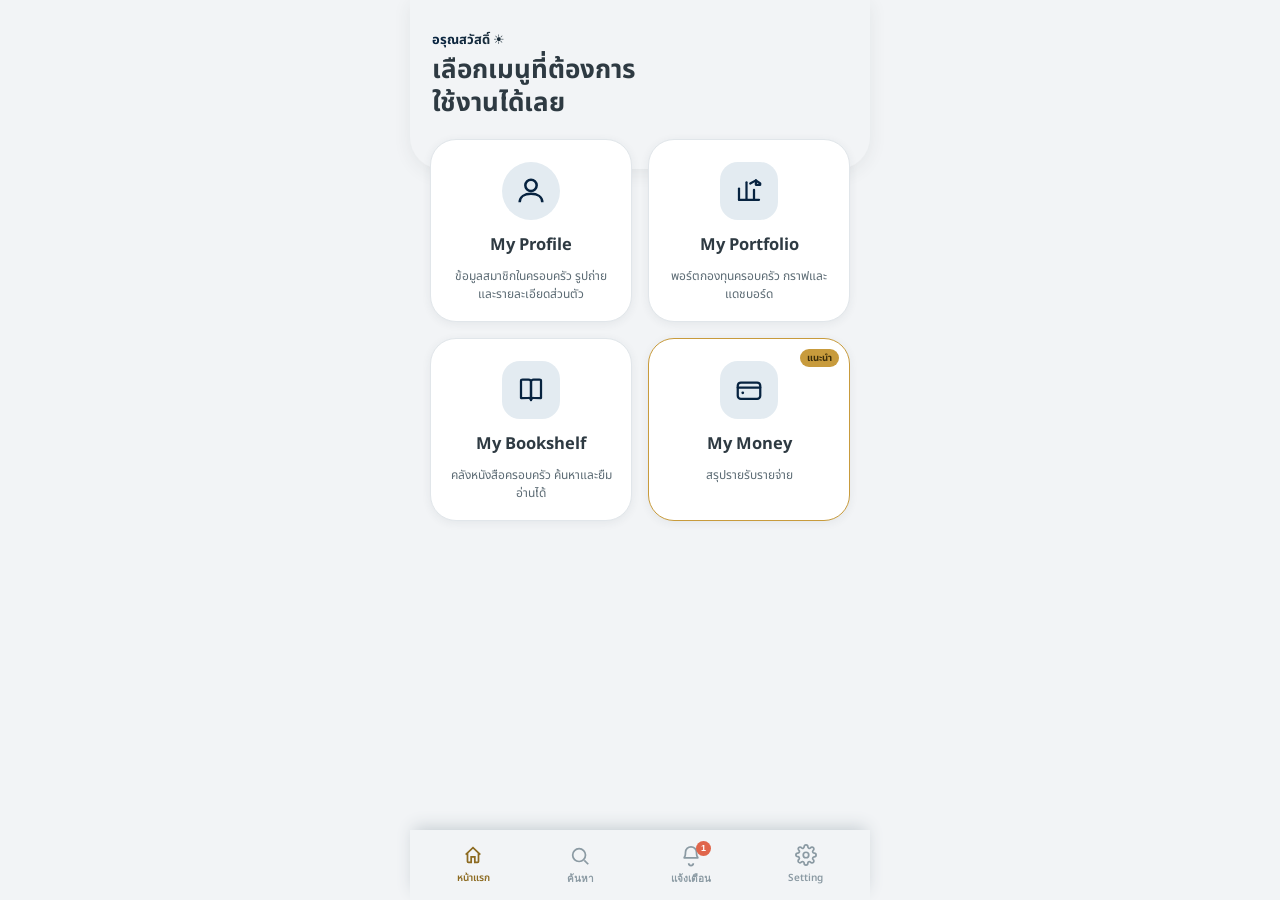
==== commit 5e45c797: "Add files via upload" ====
--- a/index.html
+++ b/index.html
@@ -4,7 +4,7 @@
 <meta charset="UTF-8">
 <meta name="viewport" content="width=device-width, initial-scale=1, viewport-fit=cover">
 <title>My Family Funds — เมนูหลัก</title>
-<meta name="theme-color" content="#6B4FA0">
+<meta name="theme-color" content="#072340">
 <link rel="manifest" href="manifest.json">
 <link rel="apple-touch-icon" href="portfolio/icon-192.png">
 <link rel="icon" href="portfolio/icon-192.png">
@@ -61,7 +61,8 @@
       <p>คลังหนังสือครอบครัว ค้นหาและยืมอ่านได้</p>
     </a>
 
-    <a class="mff-card" href="money/index.html">
+    <a class="mff-card featured" href="money/index.html">
+      <span class="ribbon">แนะนำ</span>
       <span class="icon-wrap">
         <svg viewBox="0 0 24 24" fill="none" stroke="currentColor" stroke-width="1.8" stroke-linecap="round" stroke-linejoin="round"><rect x="3" y="6" width="18" height="13" rx="2.5"/><path d="M3 10h18"/><circle cx="7" cy="14.2" r="1.1" fill="currentColor" stroke="none"/></svg>
       </span>
--- a/shell.css
+++ b/shell.css
@@ -4,26 +4,27 @@
    between the shell and that module feels like one continuous product. */
 
 :root{
-  --bg:#E7ECEF;
-  --bg-deep:#E7ECEF;
-  --surface:#EEF1F3;
+  --bg:#F2F4F6;
+  --bg-deep:#F2F4F6;
+  --surface:#FFFFFF;
   --ink:#2E3A42;
   --ink-soft:#5C6B74;
   --ink-faint:#8B9AA3;
-  --primary:#6B4FA0;
-  --primary-light:#8567B8;
-  --primary-soft:#ECE5F7;
-  --line:transparent;
+  --primary:#072340;
+  --primary-light:#3A6C93;
+  --primary-soft:#E3EBF1;
+  --line:#E1E6EA;
   --gold:#C89B3C;
+  --gold-text:#8C6A20;
   --income:#1F9D6C;
   --income-soft:#DCEFE4;
   --expense:#E0654B;
   --expense-soft:#F3DFDA;
   --invest:#8B6BC9;
   --invest-soft:#E5DFF3;
-  --shadow-card: 7px 7px 16px -4px #c3cbd0, -7px -7px 16px -4px #ffffff;
-  --shadow-hero: 10px 10px 22px -6px #c3cbd0, -10px -10px 22px -6px #ffffff;
-  --shadow-inset: inset 3px 3px 7px #c3cbd0, inset -3px -3px 7px #ffffff;
+  --shadow-card: 0 2px 10px rgba(46,58,66,.07);
+  --shadow-hero: 0 4px 18px rgba(46,58,66,.08);
+  --shadow-inset: none;
   --radius-l:26px;
   --radius-m:18px;
   --safe-t: env(safe-area-inset-top, 0px);
@@ -83,7 +84,11 @@
 
 /* ---------- greeting header (home) ---------- */
 .mff-hero{padding:6px 22px 6px;color:var(--ink);position:relative}
-.mff-hero .eyebrow{font-size:13px;color:var(--primary);font-weight:700;margin:0 0 4px}
+.mff-hero .eyebrow{
+  font-size:13px;font-weight:700;margin:0 0 4px;
+  background:linear-gradient(90deg,var(--primary),var(--gold-text));
+  -webkit-background-clip:text;background-clip:text;color:transparent;
+}
 .mff-hero h1{font-size:26px;line-height:1.25;margin:0;font-weight:700;color:var(--ink)}
 .mff-hero h1 b{color:var(--primary)}
 
@@ -107,6 +112,11 @@
   transition:transform .15s ease, box-shadow .15s ease;
 }
 .mff-card:active{transform:scale(.97)}
+.mff-card.featured{border:1.5px solid var(--gold)}
+.mff-card .ribbon{
+  position:absolute;top:10px;right:10px;background:var(--gold);color:#3D2E0A;
+  font-size:9.5px;font-weight:700;padding:2px 7px;border-radius:999px;
+}
 .mff-card .icon-wrap{
   width:58px;height:58px;border-radius:18px;
   display:flex;align-items:center;justify-content:center;
@@ -137,7 +147,7 @@
   text-decoration:none;position:relative;
 }
 .mff-navbtn svg{width:22px;height:22px}
-.mff-navbtn.active{color:var(--primary)}
+.mff-navbtn.active{color:var(--gold-text)}
 .mff-navbtn .mff-badge-dot{
   position:absolute;top:0;right:10px;min-width:15px;height:15px;padding:0 3px;border-radius:999px;
   background:var(--expense);color:#fff;font-size:9px;font-weight:800;line-height:15px;text-align:center;
@@ -148,7 +158,7 @@
 .mff-sheet-card{width:100%;max-width:460px;max-height:80vh;background:var(--bg);box-shadow:var(--shadow-hero);border-radius:22px 22px 0 0;display:flex;flex-direction:column;overflow:hidden}
 .mff-sheet-head{display:flex;align-items:center;justify-content:space-between;gap:10px;padding:18px 20px 12px;border-bottom:1px solid var(--line);flex:none}
 .mff-sheet-head h3{margin:0;font-size:16px}
-.mff-sheet-close{border:0;background:var(--primary-soft);color:var(--primary);width:30px;height:30px;border-radius:50%;font-size:16px;cursor:pointer;flex:none}
+.mff-sheet-close{border:0;background:var(--primary-soft);color:var(--primary);width:44px;height:44px;border-radius:50%;font-size:16px;cursor:pointer;flex:none}
 .mff-sheet-body{flex:1;min-height:0;overflow-y:auto;-webkit-overflow-scrolling:touch;padding:14px 20px calc(18px + var(--safe-b))}
 .mff-search-box{display:flex;align-items:center;gap:8px;background:var(--primary-soft);border-radius:14px;padding:10px 14px;margin-bottom:4px}
 .mff-search-box svg{width:18px;height:18px;color:var(--primary);flex:none}
@@ -266,7 +276,7 @@
 }
 .mff-idcard-photo svg{width:40px;height:40px}
 .mff-photo-edit-btn{
-  position:absolute;bottom:-4px;right:-4px;width:28px;height:28px;border-radius:50%;
+  position:absolute;bottom:-4px;right:-4px;width:36px;height:36px;border-radius:50%;
   background:var(--primary);color:#fff;border:2px solid #fff;display:flex;align-items:center;justify-content:center;cursor:pointer;
 }
 .mff-photo-edit-btn svg{width:14px;height:14px}
@@ -309,7 +319,7 @@
 .mff-bank-row{display:flex;gap:8px;margin-bottom:9px;align-items:center}
 .mff-bank-row select.bank-select{flex:1.35;border:1px solid var(--line);border-radius:10px;padding:8px 8px;font-size:16px;font-family:inherit;color:var(--ink);background:var(--bg);min-width:0}
 .mff-bank-row input.bank-number{flex:1;border:1px solid var(--line);border-radius:10px;padding:8px 10px;font-size:16px;font-family:inherit;color:var(--ink);background:var(--bg);min-width:0}
-.mff-bank-row .bank-remove{flex:none;width:34px;height:34px;border-radius:9px;background:#FDECEF;color:#C24D63;border:0;font-size:17px;line-height:1;cursor:pointer}
+.mff-bank-row .bank-remove{flex:none;width:44px;height:44px;border-radius:9px;background:#FDECEF;color:#C24D63;border:0;font-size:17px;line-height:1;cursor:pointer}
 .mff-bank-add-btn{width:100%;border:1.5px dashed var(--line);background:none;color:var(--primary);font-weight:700;font-size:13px;border-radius:12px;padding:10px;cursor:pointer;margin-top:2px}
 
 /* =====================================================================
@@ -320,7 +330,7 @@
   padding:14px 20px 2px;
 }
 .mff-month-nav button{
-  width:34px;height:34px;border-radius:50%;border:1px solid var(--line);background:var(--surface);
+  width:44px;height:44px;border-radius:50%;border:1px solid var(--line);background:var(--surface);
   color:var(--primary);display:flex;align-items:center;justify-content:center;cursor:pointer;flex:none;
 }
 .mff-month-nav .label{font-size:15px;font-weight:700;min-width:150px;text-align:center}
@@ -364,7 +374,7 @@
 .mff-money-line-row{display:flex;gap:8px;margin-bottom:9px;align-items:center}
 .mff-money-line-row select{flex:1.5;border:1px solid var(--line);border-radius:10px;padding:8px 8px;font-size:16px;font-family:inherit;color:var(--ink);background:var(--bg);min-width:0}
 .mff-money-line-row input.money-amount{flex:1;border:1px solid var(--line);border-radius:10px;padding:8px 10px;font-size:16px;font-family:inherit;color:var(--ink);background:var(--bg);min-width:0}
-.mff-money-line-row .money-remove{flex:none;width:34px;height:34px;border-radius:9px;background:#FDECEF;color:#C24D63;border:0;font-size:17px;line-height:1;cursor:pointer}
+.mff-money-line-row .money-remove{flex:none;width:44px;height:44px;border-radius:9px;background:#FDECEF;color:#C24D63;border:0;font-size:17px;line-height:1;cursor:pointer}
 .mff-money-add-btn{width:100%;border:1.5px dashed var(--line);background:none;color:var(--primary);font-weight:700;font-size:12.5px;border-radius:12px;padding:9px;cursor:pointer;margin-top:2px}
 .mff-money-section-total{display:flex;justify-content:space-between;padding-top:10px;margin-top:6px;border-top:1px dashed var(--line);font-size:13px;font-weight:700}
 
@@ -381,7 +391,7 @@
 .mff-money-line-row2{border:1px solid var(--line);border-radius:12px;padding:10px;margin-bottom:9px}
 .mff-money-line-row2 .row-top{display:flex;gap:8px;align-items:center;margin-bottom:8px}
 .mff-money-line-row2 select{flex:1;border:1px solid var(--line);border-radius:10px;padding:8px 8px;font-size:16px;font-family:inherit;color:var(--ink);background:var(--bg);min-width:0}
-.mff-money-line-row2 .money-remove{flex:none;width:34px;height:34px;border-radius:9px;background:#FDECEF;color:#C24D63;border:0;font-size:17px;line-height:1;cursor:pointer}
+.mff-money-line-row2 .money-remove{flex:none;width:44px;height:44px;border-radius:9px;background:#FDECEF;color:#C24D63;border:0;font-size:17px;line-height:1;cursor:pointer}
 .mff-money-line-row2 .row-bottom{display:flex;gap:8px}
 .mff-money-line-row2 .amt-field{flex:1;min-width:0}
 .mff-money-line-row2 .amt-field label{display:block;font-size:10.5px;color:var(--ink-faint);font-weight:700;margin-bottom:3px}
@@ -469,7 +479,7 @@
 .mff-file-meta .fn a:active{opacity:.7}
 .mff-file-meta .fs{font-size:11px;color:var(--ink-faint);margin-top:2px}
 .mff-file-dl{
-  flex:none;width:38px;height:38px;border-radius:10px;background:var(--primary);color:#fff;border:0;
+  flex:none;width:44px;height:44px;border-radius:10px;background:var(--primary);color:#fff;border:0;
   display:flex;align-items:center;justify-content:center;cursor:pointer;
 }
 .mff-file-dl svg{width:18px;height:18px}
@@ -487,7 +497,7 @@
 .mff-book-row .b-icon svg{width:17px;height:17px}
 .mff-book-row .b-title{flex:1;min-width:0;font-size:13px;color:var(--ink);word-break:break-word;line-height:1.4}
 .mff-book-row .b-title a{color:inherit;text-decoration:none}
-.mff-book-row .b-del{flex:none;width:28px;height:28px;border-radius:8px;background:#FDECEF;color:#C24D63;border:0;font-size:15px;cursor:pointer}
+.mff-book-row .b-del{flex:none;width:40px;height:40px;border-radius:8px;background:#FDECEF;color:#C24D63;border:0;font-size:15px;cursor:pointer}
 .mff-shelf-empty{font-size:12px;color:var(--ink-faint);padding:6px 0}
 
 /* shelf picker (used from search results) */
@@ -496,25 +506,25 @@
 .mff-shelf-pick-btn svg{width:16px;height:16px;color:var(--primary);flex:none}
 
 /* =====================================================================
-   Neumorphism finishing touches — form fields sit "recessed" into the
-   surface (inset soft-shadow) instead of using a border; secondary
-   ("ghost") buttons get the same pressed-in feel so only the primary
-   colored CTA visually "pops" off the page.
+   Flat finishing touches — plain white surfaces with a light border,
+   no embossed/shiny shadow effect. Inputs use a normal border instead
+   of a recessed inset shadow.
    ===================================================================== */
 .mff-app input,.mff-app select,.mff-app textarea{
-  box-shadow:var(--shadow-inset);
-  border:0 !important;
+  background:var(--surface);
+  border:1px solid var(--line) !important;
+  box-shadow:none;
 }
 .mff-app input:focus,.mff-app select:focus,.mff-app textarea:focus{
-  outline:none;box-shadow:var(--shadow-inset), 0 0 0 2px var(--primary-light);
+  outline:none;border-color:var(--primary-light) !important;box-shadow:0 0 0 2px var(--primary-soft);
 }
 .mff-btn-ghost{
-  background:var(--bg);box-shadow:var(--shadow-inset);color:var(--primary);
+  background:var(--surface);border:1px solid var(--line);color:var(--primary);box-shadow:none;
 }
 .mff-sync-bar-btn,.mff-sync-dir-btn,.mff-search-box,.mff-month-nav button,.mff-sheet-close,.mff-search-input{
-  border:0 !important;box-shadow:var(--shadow-inset);
+  border:1px solid var(--line) !important;box-shadow:none;background:var(--surface);
 }
 .mff-card,.mff-person-card,.mff-file-row,.mff-shelf,.mff-idcard,.mff-chart-card,.mff-sum-card,
 .mff-money-section,.mff-sheet,.mff-money-tab,.mff-settings-card,.mff-sync-bar,.mff-banner{
-  box-shadow:var(--shadow-card) !important;
-}
+  box-shadow:var(--shadow-card) !important;border:1px solid var(--line);
+}
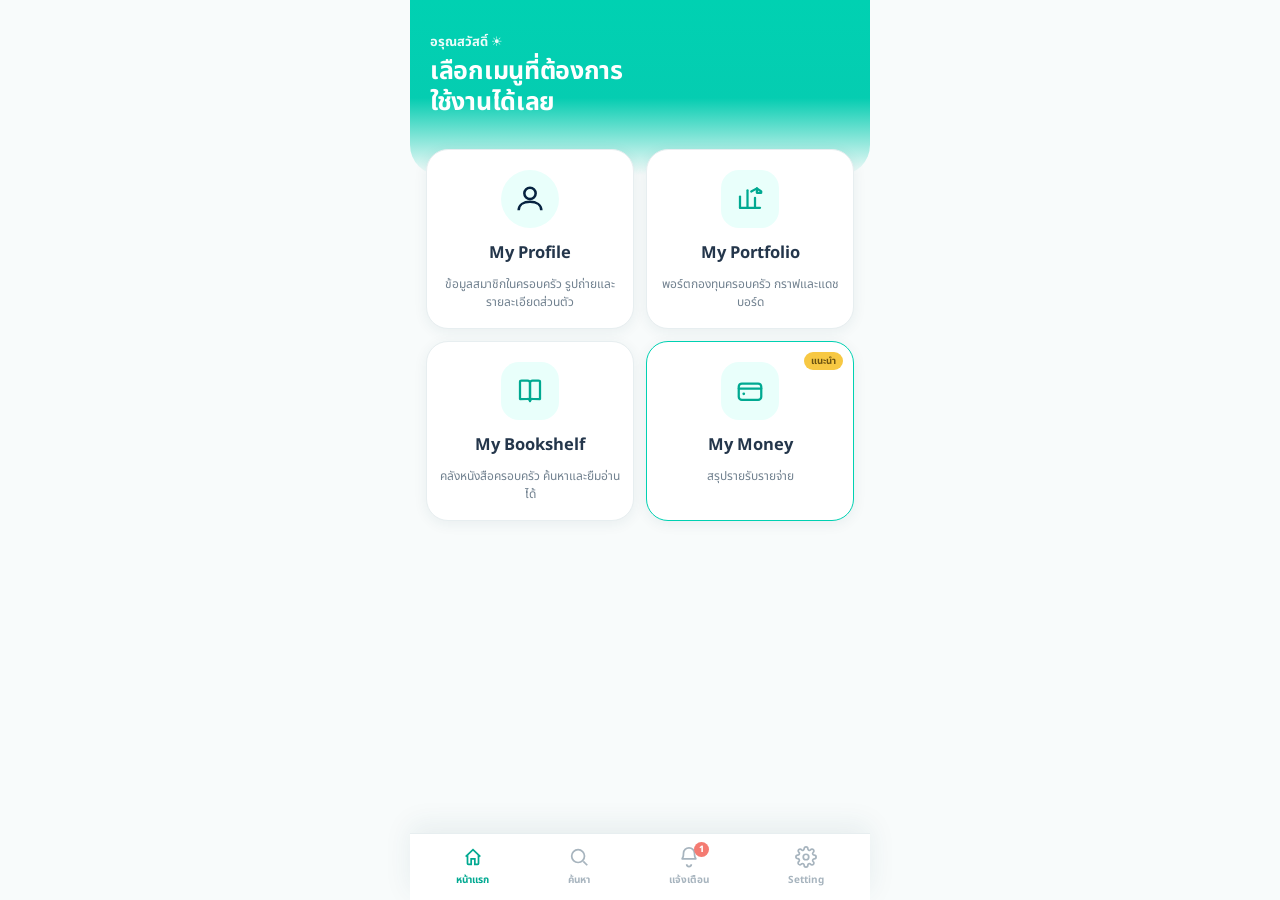
==== commit c27ac6b7: "Add files via upload" ====
--- a/index.html
+++ b/index.html
@@ -4,13 +4,14 @@
 <meta charset="UTF-8">
 <meta name="viewport" content="width=device-width, initial-scale=1, viewport-fit=cover">
 <title>My Family Funds — เมนูหลัก</title>
-<meta name="theme-color" content="#072340">
+<meta name="theme-color" content="#00D1B2">
 <link rel="manifest" href="manifest.json">
 <link rel="apple-touch-icon" href="portfolio/icon-192.png">
 <link rel="icon" href="portfolio/icon-192.png">
 <link rel="preconnect" href="https://fonts.googleapis.com">
 <link href="https://fonts.googleapis.com/css2?family=Prompt:wght@500;600;700&family=Noto+Sans+Thai:wght@400;500;600;700&display=swap" rel="stylesheet">
 <link rel="stylesheet" href="shell.css">
+<link rel="stylesheet" href="jitta-theme.css">
 </head>
 <body>
 
--- a/jitta-theme.css
+++ b/jitta-theme.css
@@ -0,0 +1,459 @@
+/* ================================================================
+   JITTA-WEALTH-INSPIRED THEME
+   Visual reference: supplied Jitta Wealth screenshots.
+   This is a visual skin only; app logic/data are untouched.
+   ================================================================ */
+:root{
+  --jw-mint:#00D1B2;
+  --jw-mint-2:#12CDB4;
+  --jw-mint-dark:#00A991;
+  --jw-mint-soft:#E9FFFB;
+  --jw-aqua:#D3F8FF;
+  --jw-navy:#24364B;
+  --jw-navy-2:#30455C;
+  --jw-muted:#71818F;
+  --jw-faint:#A7B4BE;
+  --jw-bg:#F8FBFB;
+  --jw-card:#FFFFFF;
+  --jw-line:#E7EEF0;
+  --jw-yellow:#F7C843;
+  --jw-yellow-soft:#FFF7DA;
+  --jw-coral:#F47B72;
+  --jw-purple:#7467E8;
+  --jw-shadow:0 8px 28px rgba(31,74,84,.08);
+  --jw-shadow-sm:0 3px 14px rgba(31,74,84,.07);
+  --jw-radius:22px;
+  --jw-radius-sm:14px;
+}
+
+html,body{background:var(--jw-bg)!important;color:var(--jw-navy)!important;}
+body{-webkit-font-smoothing:antialiased;text-rendering:optimizeLegibility;}
+button,input,select,textarea{font-family:'Noto Sans Thai','Prompt',system-ui,-apple-system,sans-serif;}
+
+/* Shared app shell */
+.mff-app{background:var(--jw-bg)!important;}
+.mff-hero-wrap{
+  background:linear-gradient(180deg,var(--jw-mint) 0%,#05CDB1 56%,#F8FBFB 100%)!important;
+  border-radius:0 0 30px 30px!important;
+  box-shadow:none!important;
+  padding-bottom:52px!important;
+}
+.mff-topbar{
+  padding:calc(14px + var(--safe-t)) 18px 8px!important;
+  color:#fff!important;
+}
+.mff-topbar .back{color:#fff!important;font-weight:700;}
+.mff-topbar .dots{color:#fff!important;opacity:.95;}
+.mff-hero{padding:10px 20px 4px!important;color:#fff!important;}
+.mff-hero .eyebrow{color:rgba(255,255,255,.92)!important;background:none!important;-webkit-text-fill-color:initial;}
+.mff-hero h1,.mff-hero h1 b{color:#fff!important;}
+.mff-hero h1{font-size:25px!important;letter-spacing:-.3px;}
+
+.mff-grid{margin-top:-26px!important;padding:0 16px!important;gap:12px!important;}
+.mff-card{
+  background:var(--jw-card)!important;border:1px solid var(--jw-line)!important;
+  border-radius:22px!important;box-shadow:var(--jw-shadow)!important;
+  padding:20px 13px 17px!important;color:var(--jw-navy)!important;
+}
+.mff-card.featured{border:1.5px solid var(--jw-mint)!important;}
+.mff-card .icon-wrap,.mff-card .avatar{
+  background:var(--jw-mint-soft)!important;color:var(--jw-mint-dark)!important;
+}
+.mff-card .ribbon{background:var(--jw-yellow)!important;color:#6C5311!important;}
+.mff-card h3{color:var(--jw-navy)!important;}
+.mff-card p{color:var(--jw-muted)!important;}
+.mff-card .soon{background:var(--jw-mint-soft)!important;color:var(--jw-mint-dark)!important;}
+
+.mff-bottomnav{
+  background:rgba(255,255,255,.97)!important;border-top:1px solid var(--jw-line)!important;
+  box-shadow:0 -8px 28px rgba(31,74,84,.08)!important;
+  padding:8px 7px calc(8px + var(--safe-b))!important;
+}
+.mff-navbtn{color:var(--jw-faint)!important;font-weight:700!important;}
+.mff-navbtn.active{color:var(--jw-mint-dark)!important;}
+.mff-navbtn .mff-badge-dot{background:var(--jw-coral)!important;}
+
+/* Shared sheets / cards / records */
+.mff-sheet-card,.mff-person-card,.mff-file-row,.mff-shelf,.mff-idcard,.mff-chart-card,
+.mff-sum-card,.mff-money-section,.mff-sheet,.mff-money-tab,.mff-settings-card,.mff-sync-bar,
+.mff-banner,.mff-card,.mff-note,.mff-panel{
+  border-color:var(--jw-line)!important;box-shadow:var(--jw-shadow-sm)!important;
+}
+.mff-sheet-card{background:var(--jw-card)!important;border-radius:24px 24px 0 0!important;}
+.mff-sheet-overlay{background:rgba(27,54,66,.35)!important;}
+.mff-sheet-head{border-bottom-color:var(--jw-line)!important;}
+.mff-sheet-close{background:var(--jw-mint-soft)!important;color:var(--jw-mint-dark)!important;}
+.mff-search-box{background:var(--jw-mint-soft)!important;border-color:transparent!important;}
+.mff-search-box svg,.mff-search-item .ic{color:var(--jw-mint-dark)!important;}
+.mff-search-item .ic{background:var(--jw-mint-soft)!important;}
+
+.mff-module{padding:0 18px!important;}
+.mff-module .icon-hero{background:var(--jw-mint-soft)!important;color:var(--jw-mint-dark)!important;border-radius:22px!important;}
+.mff-module h2{color:var(--jw-navy)!important;}
+.mff-module p{color:var(--jw-muted)!important;}
+.mff-module .note{border-color:var(--jw-line)!important;box-shadow:var(--jw-shadow-sm)!important;}
+
+.mff-banner{background:var(--jw-yellow-soft)!important;border-color:#F1DEA0!important;color:#6C5311!important;}
+.mff-search-input,.mff-app input,.mff-app select,.mff-app textarea{
+  background:#fff!important;border:1px solid var(--jw-line)!important;color:var(--jw-navy)!important;border-radius:13px!important;
+}
+.mff-app input:focus,.mff-app select:focus,.mff-app textarea:focus,.mff-search-input:focus{
+  border-color:var(--jw-mint)!important;box-shadow:0 0 0 3px rgba(0,209,178,.12)!important;
+}
+.mff-btn-primary,.mff-edit-trigger,.mff-file-dl{background:var(--jw-mint)!important;color:#fff!important;border-color:var(--jw-mint)!important;box-shadow:none!important;}
+.mff-btn-primary:active,.mff-edit-trigger:active{background:var(--jw-mint-dark)!important;}
+.mff-btn-ghost{color:var(--jw-mint-dark)!important;border-color:var(--jw-line)!important;background:#fff!important;}
+.mff-sync-bar-btn,.mff-sync-dir-btn{background:#fff!important;color:var(--jw-mint-dark)!important;border-color:var(--jw-line)!important;}
+
+/* Money */
+.mff-money-hub-grid{padding:16px 16px 4px!important;gap:12px!important;}
+.mff-money-hub-tile{border:1px solid var(--jw-line)!important;border-radius:20px!important;box-shadow:var(--jw-shadow-sm)!important;}
+.mff-money-hub-tile .ic{background:var(--jw-mint-soft)!important;color:var(--jw-mint-dark)!important;}
+.mff-money-summary-wrap{margin:16px 16px 20px!important;}
+.mff-month-nav{padding-left:16px!important;padding-right:16px!important;}
+.mff-month-nav button{border-color:var(--jw-line)!important;color:var(--jw-mint-dark)!important;background:#fff!important;}
+.mff-money-summary{padding-left:16px!important;padding-right:16px!important;}
+.mff-sum-card,.mff-money-tab{border-color:var(--jw-line)!important;border-radius:18px!important;}
+.mff-sum-card.income .amt,.mff-money-tab.income .t-amt{color:var(--jw-mint-dark)!important;}
+.mff-sum-card.expense .amt,.mff-money-tab.expense .t-amt{color:var(--jw-coral)!important;}
+.mff-money-tab.income{border-color:#7DE7D8!important;}
+.mff-money-tab.expense{border-color:#F3B7B1!important;}
+.mff-money-tab.balance{border-color:#C6D0D6!important;}
+.mff-edit-trigger{width:calc(100% - 32px)!important;margin-left:16px!important;margin-right:16px!important;border-radius:15px!important;}
+.mff-sheet{margin-left:16px!important;margin-right:16px!important;border-radius:18px!important;}
+.mff-sheet-head.income{background:var(--jw-mint)!important;}
+.mff-sheet-head.fixed{background:var(--jw-coral)!important;}
+.mff-sheet-head.variable{background:var(--jw-purple)!important;}
+.mff-sheet-head.summary{background:var(--jw-navy)!important;}
+.mff-chart-card,.mff-money-section{margin-left:16px!important;margin-right:16px!important;border-radius:20px!important;}
+.mff-cat-bar-track{background:#EAF5F3!important;}
+.mff-cat-bar-fill{background:var(--jw-coral)!important;}
+
+/* Bookshelf */
+.mff-search-wrap{margin-left:16px!important;margin-right:16px!important;}
+.mff-file-list{padding-left:16px!important;padding-right:16px!important;}
+.mff-file-row{border-radius:18px!important;}
+.mff-file-icon,.mff-book-row .b-icon{background:var(--jw-mint-soft)!important;color:var(--jw-mint-dark)!important;}
+.mff-shelf{margin-left:16px!important;margin-right:16px!important;border-radius:20px!important;}
+.mff-shelf-head .count{background:var(--jw-mint-soft)!important;color:var(--jw-mint-dark)!important;}
+
+/* ================================================================
+   Portfolio mobile/web page
+   ================================================================ */
+body.portfolio-jw, .portfolio-jw body{background:var(--jw-bg)!important;}
+.portfolio-jw .topbar{background:linear-gradient(180deg,var(--jw-bg) 80%,rgba(248,251,251,0))!important;}
+.portfolio-jw .brand-mark{background:var(--jw-mint)!important;border-radius:11px!important;}
+.portfolio-jw .brand-name{color:var(--jw-navy)!important;}
+.portfolio-jw .brand-sub,.portfolio-jw .last-updated{color:var(--jw-muted)!important;}
+.portfolio-jw .sync-btn{border-color:var(--jw-line)!important;color:var(--jw-mint-dark)!important;border-radius:999px!important;}
+.portfolio-jw .sync-dot.connected{background:var(--jw-mint)!important;}
+.portfolio-jw .bottom-nav{background:rgba(255,255,255,.97)!important;border-top-color:var(--jw-line)!important;}
+.portfolio-jw .bn-item.active{color:var(--jw-mint-dark)!important;}
+.portfolio-jw main{padding-left:16px!important;padding-right:16px!important;}
+.portfolio-jw .hero{
+  background:linear-gradient(135deg,#00D1B2 0%,#05C7B0 48%,#008F82 100%)!important;
+  border-radius:24px!important;box-shadow:var(--jw-shadow)!important;
+}
+.portfolio-jw .hero::after{background:radial-gradient(circle,rgba(255,255,255,.24),rgba(255,255,255,0) 70%)!important;}
+.portfolio-jw .hero-chip{background:rgba(255,255,255,.14)!important;border-color:rgba(255,255,255,.23)!important;border-radius:14px!important;}
+.portfolio-jw .hero-chip:nth-child(1)::before{background:var(--jw-yellow)!important;}
+.portfolio-jw .hero-chip:nth-child(2)::before{background:#B9FFF3!important;}
+.portfolio-jw .hero-chip:nth-child(3)::before{background:#FFD2CD!important;}
+.portfolio-jw .hero-chip:nth-child(4)::before{background:#D7F8FF!important;}
+.portfolio-jw .panel,.portfolio-jw .mff-panel{border-radius:20px!important;border:1px solid var(--jw-line)!important;box-shadow:var(--jw-shadow-sm)!important;}
+.portfolio-jw .pill.active{background:var(--jw-mint)!important;border-color:var(--jw-mint)!important;color:#fff!important;}
+.portfolio-jw .pill{border-color:var(--jw-line)!important;}
+.portfolio-jw .fund-row{border-bottom-color:var(--jw-line)!important;}
+.portfolio-jw .fund-bar-track{background:#EAF5F3!important;}
+.portfolio-jw .fund-bar-fill,.portfolio-jw .fund-bar-fill.low{background:var(--jw-coral)!important;}
+.portfolio-jw .fund-bar-fill.mid{background:var(--jw-yellow)!important;}
+.portfolio-jw .fund-bar-fill.high{background:var(--jw-mint)!important;}
+.portfolio-jw .fund-bar-fill.met{background:var(--jw-mint-dark)!important;}
+.portfolio-jw .pct-chip.high{background:var(--jw-mint-soft)!important;color:var(--jw-mint-dark)!important;}
+.portfolio-jw .pct-chip.mid{background:var(--jw-yellow-soft)!important;color:#8A6A0D!important;}
+.portfolio-jw .pct-chip.low{background:#FFF0EE!important;color:#D85D54!important;}
+.portfolio-jw .pct-chip.met{background:var(--jw-mint-soft)!important;color:var(--jw-mint-dark)!important;}
+
+/* ================================================================
+   Portfolio dashboard
+   ================================================================ */
+.dashboard-jw{background:var(--jw-bg)!important;color:var(--jw-navy)!important;}
+.dashboard-jw .sidebar{background:#fff!important;border-right:1px solid var(--jw-line)!important;box-shadow:10px 0 30px rgba(31,74,84,.05)!important;}
+.dashboard-jw .brand-mark{background:var(--jw-mint)!important;}
+.dashboard-jw .brand-name,.dashboard-jw .page-head h1{color:var(--jw-navy)!important;}
+.dashboard-jw .brand-sub,.dashboard-jw .page-head p{color:var(--jw-muted)!important;}
+.dashboard-jw .nav-item{color:var(--jw-muted)!important;border-radius:13px!important;}
+.dashboard-jw .nav-item.active,.dashboard-jw .nav-item:hover{background:var(--jw-mint-soft)!important;color:var(--jw-mint-dark)!important;}
+.dashboard-jw .main{background:var(--jw-bg)!important;}
+.dashboard-jw .topbar{background:rgba(248,251,251,.94)!important;border-bottom:1px solid var(--jw-line)!important;}
+.dashboard-jw .search-box,.dashboard-jw .icon-btn,.dashboard-jw .avatar-chip,.dashboard-jw .select-pill{background:#fff!important;border-color:var(--jw-line)!important;color:var(--jw-navy)!important;}
+.dashboard-jw .hero-purple{background:linear-gradient(135deg,#00D1B2 0%,#05C7B0 48%,#008F82 100%)!important;border-radius:0 0 28px 28px!important;}
+.dashboard-jw .hero-cta{color:var(--jw-mint-dark)!important;border-radius:999px!important;}
+.dashboard-jw .pill-btn.active{background:#fff!important;color:var(--jw-mint-dark)!important;border-color:#fff!important;}
+.dashboard-jw .card,.dashboard-jw .live-summary,.dashboard-jw .promo-card{border-color:var(--jw-line)!important;box-shadow:var(--jw-shadow-sm)!important;border-radius:20px!important;}
+.dashboard-jw .card-title,.dashboard-jw .text-soft,.dashboard-jw .live-sub{color:var(--jw-muted)!important;}
+.dashboard-jw .big-num{color:var(--jw-navy)!important;}
+.dashboard-jw .btn-primary{background:var(--jw-mint)!important;border-radius:999px!important;}
+.dashboard-jw .tool-btn{background:var(--jw-mint-soft)!important;border-color:#BFEDE6!important;}
+.dashboard-jw .tool-btn.active{color:var(--jw-mint-dark)!important;border-color:var(--jw-mint)!important;background:var(--jw-mint-soft)!important;}
+.dashboard-jw .live-badge{color:var(--jw-mint-dark)!important;background:var(--jw-mint-soft)!important;}
+.dashboard-jw .live-kpi{background:#F7FBFA!important;border-color:var(--jw-line)!important;}
+.dashboard-jw .live-progress{background:#E5F5F2!important;}
+.dashboard-jw .live-progress>div{background:linear-gradient(90deg,var(--jw-mint),var(--jw-mint-dark))!important;}
+.dashboard-jw .promo-card{background:linear-gradient(165deg,#EFFFFC,#fff 70%)!important;}
+.dashboard-jw .promo-icon{background:var(--jw-yellow)!important;}
+.dashboard-jw .promo-card a.btn{background:var(--jw-mint)!important;border-radius:999px!important;}
+.dashboard-jw .bottom-nav{background:#fff!important;border-top-color:var(--jw-line)!important;}
+.dashboard-jw .bn-item.active{color:var(--jw-mint-dark)!important;}
+.dashboard-jw .overlay-bg{background:rgba(20,54,61,.38)!important;}
+
+/* Compact, airy typography on small phones like the supplied reference */
+@media(max-width:460px){
+  .mff-app{max-width:460px!important;}
+  .mff-card{min-height:172px;}
+  .mff-hero-wrap{padding-bottom:48px!important;}
+}
+
+/* ================================================================
+   PORTFOLIO FINAL POLISH — Jitta Wealth visual direction
+   Applies to both portfolio/index.html and portfolio/dashboard.html.
+   Data, storage, Google Sheets sync and business logic are untouched.
+   ================================================================ */
+
+.portfolio-jw,
+.dashboard-jw{
+  --bg:#F7FBFA;
+  --surface:#FFFFFF;
+  --surface-2:#F1F7F6;
+  --surface-3:#E7F1EF;
+  --border:#E3ECEA;
+  --line:#E3ECEA;
+  --text:#24364B;
+  --ink:#24364B;
+  --text-soft:#667784;
+  --ink-soft:#667784;
+  --text-faint:#9AAAB3;
+  --ink-faint:#9AAAB3;
+  --primary:#00BFA8;
+  --primary-light:#35D7C2;
+  --primary-soft:#E8FAF6;
+  --positive:#0FA57F;
+  --warning:#F2B63D;
+  --danger:#F07870;
+  --gold:#F5C844;
+  --mint:#00BFA8;
+  --teal:#0F9F8C;
+  --sky:#2F8FDB;
+  --coral:#F47B72;
+  --radius-s:12px;
+  --radius-m:18px;
+  --radius-l:22px;
+  --shadow-card:0 5px 20px rgba(32,79,78,.07);
+}
+
+/* ---------- shared portfolio header ---------- */
+.portfolio-jw .topbar{
+  background:rgba(247,251,250,.96)!important;
+  border-bottom:1px solid var(--jw-line)!important;
+  padding:14px 16px 8px!important;
+  backdrop-filter:blur(12px);
+}
+.portfolio-jw .brand{margin-bottom:8px!important;}
+.portfolio-jw .brand-left{gap:9px!important;}
+.portfolio-jw .brand-mark{
+  width:36px!important;height:36px!important;border-radius:12px!important;
+  background:var(--jw-mint)!important;color:#fff!important;
+  box-shadow:0 5px 12px rgba(0,191,168,.18);
+}
+.portfolio-jw .brand-name{font-size:18px!important;font-weight:700!important;color:var(--jw-navy)!important;}
+.portfolio-jw .brand-sub{font-size:11.5px!important;color:var(--jw-muted)!important;}
+.portfolio-jw .last-updated{font-size:11px!important;color:var(--jw-mint-dark)!important;}
+.portfolio-jw .topbar .brand-left>a{
+  background:#fff!important;border:1px solid var(--jw-line)!important;color:var(--jw-mint-dark)!important;
+  box-shadow:var(--jw-shadow-sm);
+}
+
+/* ---------- hero / summary ---------- */
+.portfolio-jw .hero{
+  background:
+    radial-gradient(circle at 88% 8%,rgba(255,255,255,.23),transparent 28%),
+    linear-gradient(135deg,#12D2B8 0%,#00BFA8 55%,#079581 100%)!important;
+  border-radius:24px!important;
+  padding:22px 18px 18px!important;
+  box-shadow:0 12px 30px rgba(0,157,139,.16)!important;
+}
+.portfolio-jw .hero-label{font-size:12.5px!important;color:rgba(255,255,255,.88)!important;}
+.portfolio-jw .hero-amount{font-size:30px!important;letter-spacing:-.3px!important;}
+.portfolio-jw .hero-target{font-size:12.5px!important;color:rgba(255,255,255,.82)!important;}
+.portfolio-jw .gauge{width:82px!important;height:82px!important;}
+.portfolio-jw .gauge-pct{font-size:15px!important;}
+.portfolio-jw .hero-bottom{gap:8px!important;margin-top:18px!important;}
+.portfolio-jw .hero-chip{
+  background:rgba(255,255,255,.15)!important;border:1px solid rgba(255,255,255,.20)!important;
+  border-radius:14px!important;padding:9px 10px!important;
+}
+.portfolio-jw .hero-chip .k{font-size:11.5px!important;color:rgba(255,255,255,.76)!important;}
+.portfolio-jw .hero-chip .v{font-size:15px!important;color:#fff!important;}
+
+/* ---------- cards / panels ---------- */
+.portfolio-jw .panel,
+.portfolio-jw .summary-card,
+.portfolio-jw .notice,
+.portfolio-jw .finance-main-panel,
+.portfolio-jw .finance-list,
+.portfolio-jw .finance-detail-kpi,
+.portfolio-jw .market-manager-row,
+.portfolio-jw .v39-manager-card{
+  background:#fff!important;
+  border:1px solid var(--jw-line)!important;
+  box-shadow:var(--jw-shadow-sm)!important;
+}
+.portfolio-jw .panel{border-radius:20px!important;padding:16px!important;}
+.portfolio-jw .panel-title{font-size:14px!important;font-weight:700!important;color:var(--jw-navy)!important;}
+.portfolio-jw .smart-tools{margin-top:14px!important;}
+.portfolio-jw .search-box{
+  background:#fff!important;border:1px solid var(--jw-line)!important;border-radius:14px!important;
+  box-shadow:0 3px 12px rgba(31,74,84,.04);
+}
+.portfolio-jw .search-box input{color:var(--jw-navy)!important;}
+.portfolio-jw .search-box svg{color:var(--jw-mint-dark)!important;}
+.portfolio-jw .tool-btn{
+  border:1px solid var(--jw-line)!important;background:#fff!important;color:var(--jw-muted)!important;border-radius:12px!important;
+}
+.portfolio-jw .tool-btn:hover,
+.portfolio-jw .tool-btn.active{background:var(--jw-mint-soft)!important;color:var(--jw-mint-dark)!important;border-color:#B9EEE6!important;}
+
+/* ---------- allocation / owner section ---------- */
+.portfolio-jw .donut{box-shadow:0 8px 20px rgba(31,74,84,.10)!important;}
+.portfolio-jw .donut::before{box-shadow:inset 0 0 0 1px var(--jw-line)!important;}
+.portfolio-jw .legend{gap:10px!important;}
+.portfolio-jw .legend-item:not(:last-child){border-bottom-color:#EDF2F1!important;}
+.portfolio-jw .legend-name{color:var(--jw-muted)!important;}
+.portfolio-jw .filters{gap:7px!important;margin-top:15px!important;}
+.portfolio-jw .pill{
+  background:#fff!important;color:var(--jw-muted)!important;border-color:var(--jw-line)!important;
+  padding:7px 13px!important;border-radius:999px!important;
+}
+.portfolio-jw .pill.active{background:var(--jw-mint)!important;color:#fff!important;border-color:var(--jw-mint)!important;box-shadow:0 5px 12px rgba(0,191,168,.15);}
+.portfolio-jw .owner-group{margin-top:15px!important;}
+.portfolio-jw .owner-name{font-size:12px!important;color:var(--jw-navy)!important;}
+.portfolio-jw .owner-total{color:var(--jw-muted)!important;}
+.portfolio-jw .add-fund-link{color:var(--jw-mint-dark)!important;}
+.portfolio-jw .fund-row{padding:10px 3px!important;border-bottom-color:#EDF2F1!important;}
+.portfolio-jw .fund-row-name{color:var(--jw-navy)!important;font-size:12.5px!important;}
+.portfolio-jw .fund-row-nav{color:var(--jw-muted)!important;}
+.portfolio-jw .fund-bar-track{background:#EAF5F3!important;height:4px!important;}
+
+/* ---------- market ticker ---------- */
+.portfolio-jw .market-ticker-head{background:#fff!important;border-bottom-color:var(--jw-line)!important;padding:10px 12px!important;}
+.portfolio-jw .market-ticker-title{color:var(--jw-mint-dark)!important;font-size:12px!important;}
+.portfolio-jw .market-subtitle{color:var(--jw-muted)!important;}
+.portfolio-jw .market-ticker-row{border-bottom-color:#EDF2F1!important;}
+.portfolio-jw .market-row-label{background:var(--jw-mint-soft)!important;color:var(--jw-mint-dark)!important;}
+.portfolio-jw .market-row-label.etf{background:#FFF7DA!important;color:#96720C!important;}
+.portfolio-jw .market-row-label.stock{background:#EAF3FF!important;color:#3974AE!important;}
+.portfolio-jw .market-ticker-item .ticker{color:var(--jw-navy)!important;}
+.portfolio-jw .market-ticker-item .group{background:#F1F7F6!important;color:var(--jw-muted)!important;}
+.portfolio-jw .market-ticker-item .name{color:var(--jw-muted)!important;}
+
+/* ---------- summary / notices ---------- */
+.portfolio-jw .summary-grid{gap:9px!important;}
+.portfolio-jw .summary-card{border-radius:17px!important;padding:13px!important;}
+.portfolio-jw .summary-card .s-k{color:var(--jw-muted)!important;font-size:12px!important;}
+.portfolio-jw .summary-card .s-v{color:var(--jw-navy)!important;font-size:18px!important;}
+.portfolio-jw .summary-card .s-sub{color:var(--jw-faint)!important;}
+.portfolio-jw .summary-card.action{background:linear-gradient(145deg,#F0FFFC,#fff)!important;border-color:#BDEFE7!important;}
+.portfolio-jw .summary-card.action .s-v{color:var(--jw-mint-dark)!important;}
+.portfolio-jw .notice{border-radius:14px!important;padding:10px 12px!important;}
+
+/* ---------- finance ---------- */
+.portfolio-jw .finance-main-panel{background:#fff!important;border-radius:20px!important;}
+.portfolio-jw .finance-main-icon{background:var(--jw-mint-soft)!important;color:var(--jw-mint-dark)!important;border-color:#BDEFE7!important;}
+.portfolio-jw .finance-main-title{color:var(--jw-navy)!important;}
+.portfolio-jw .finance-main-sub{color:var(--jw-muted)!important;}
+.portfolio-jw .finance-main-tabs{background:#F0F7F6!important;border-color:#E0ECE9!important;}
+.portfolio-jw .finance-main-tabs button.active{background:var(--jw-mint)!important;color:#fff!important;}
+.portfolio-jw .finance-row{border-bottom-color:#EDF2F1!important;}
+.portfolio-jw .finance-row-symbol{color:var(--jw-navy)!important;}
+.portfolio-jw .finance-row-name,.portfolio-jw .finance-row-owner{color:var(--jw-muted)!important;}
+.portfolio-jw .finance-row-pct.up{background:var(--jw-mint-soft)!important;color:var(--jw-mint-dark)!important;}
+.portfolio-jw .finance-row-pct.down{background:#FFF0EE!important;color:#D85D54!important;}
+
+/* ---------- table / forms ---------- */
+.portfolio-jw .yearbar,
+.portfolio-jw .table-toolbar{
+  background:#fff!important;border:1px solid var(--jw-line)!important;border-radius:18px!important;
+  box-shadow:var(--jw-shadow-sm)!important;
+}
+.portfolio-jw .year-nav,.portfolio-jw .year-add,.portfolio-jw .year-select,
+.portfolio-jw .table-toolbar-actions .sync-btn,
+.portfolio-jw .table-toolbar-actions .export-btn{
+  border-color:var(--jw-line)!important;background:#fff!important;color:var(--jw-mint-dark)!important;border-radius:12px!important;
+}
+.portfolio-jw .year-add{background:var(--jw-mint)!important;color:#fff!important;border-color:var(--jw-mint)!important;}
+.portfolio-jw .year-title,.portfolio-jw .table-toolbar h2{color:var(--jw-navy)!important;}
+
+/* ---------- sheets / detail modals ---------- */
+.portfolio-jw .fund-detail-overlay,.portfolio-jw .modal-overlay{background:rgba(24,61,66,.36)!important;backdrop-filter:blur(2px);}
+.portfolio-jw .fund-detail-sheet,.portfolio-jw .modal-sheet{
+  background:#fff!important;border:1px solid var(--jw-line)!important;border-radius:24px 24px 0 0!important;
+  box-shadow:0 -18px 45px rgba(25,76,73,.16)!important;
+}
+.portfolio-jw .fund-detail-close{background:var(--jw-mint-soft)!important;color:var(--jw-mint-dark)!important;border:0!important;border-radius:12px!important;}
+
+/* ---------- manager ---------- */
+.portfolio-jw .v39-manager-card{border-radius:16px!important;background:#fff!important;}
+.portfolio-jw .v39-card-logo{background:var(--jw-mint-soft)!important;color:var(--jw-mint-dark)!important;border-color:#C7EEE8!important;}
+.portfolio-jw .v39-card-symbol{color:var(--jw-navy)!important;}
+.portfolio-jw .v39-card-name,.portfolio-jw .v39-card-meta{color:var(--jw-muted)!important;}
+.portfolio-jw .v39-owner-select{background:#fff!important;border-color:var(--jw-line)!important;color:var(--jw-navy)!important;}
+.portfolio-jw .v39-add-fund-btn,.portfolio-jw .v39-symbol-add{background:var(--jw-mint)!important;box-shadow:0 5px 12px rgba(0,191,168,.12)!important;}
+.portfolio-jw .v39-manager-note{background:#F3FAF8!important;color:var(--jw-muted)!important;}
+.portfolio-jw .v39-manager-close{background:#EDF5F3!important;color:var(--jw-mint-dark)!important;}
+
+/* ---------- dashboard-specific clean-up ---------- */
+.dashboard-jw .hero-stars{display:none!important;}
+.dashboard-jw .hero-purple{
+  background:
+    radial-gradient(circle at 88% 0%,rgba(255,255,255,.23),transparent 30%),
+    linear-gradient(135deg,#12D2B8 0%,#00BFA8 55%,#079581 100%)!important;
+  box-shadow:0 10px 28px rgba(0,157,139,.12)!important;
+}
+.dashboard-jw .sidebar{box-shadow:6px 0 22px rgba(31,74,84,.05)!important;}
+.dashboard-jw .nav-item.active{box-shadow:inset 3px 0 0 var(--jw-mint)!important;}
+.dashboard-jw .hero-card{border:1px solid rgba(227,236,234,.95)!important;}
+.dashboard-jw .card{background:#fff!important;}
+.dashboard-jw .grid-row{gap:14px!important;}
+.dashboard-jw .content{padding-top:14px!important;}
+.dashboard-jw .page-head{margin-bottom:14px!important;}
+.dashboard-jw .big-num{letter-spacing:-.3px!important;}
+.dashboard-jw .dist-bar{background:#EAF5F3!important;}
+.dashboard-jw .promo-card{border-color:#DCEDE9!important;}
+
+/* ---------- responsive: closer to the supplied phone UI ---------- */
+@media(max-width:760px){
+  .portfolio-jw body{padding-bottom:86px!important;}
+  .portfolio-jw main{padding:4px 14px 22px!important;}
+  .portfolio-jw .hero{border-radius:22px!important;padding:20px 15px 15px!important;}
+  .portfolio-jw .hero-amount{font-size:27px!important;}
+  .portfolio-jw .hero-chip{min-width:calc(50% - 4px)!important;}
+  .portfolio-jw .panel{padding:14px!important;margin-top:12px!important;border-radius:18px!important;}
+  .portfolio-jw .alloc-row{gap:13px!important;}
+  .portfolio-jw .donut{width:96px!important;height:96px!important;}
+  .portfolio-jw .summary-grid{grid-template-columns:1fr 1fr!important;}
+  .portfolio-jw .summary-card:last-child{grid-column:1/-1!important;}
+  .portfolio-jw .market-ticker-head{display:grid!important;grid-template-columns:1fr auto!important;}
+  .portfolio-jw .market-subtitle{grid-column:1/-1!important;margin-top:2px!important;}
+  .dashboard-jw .topbar{padding:9px 12px!important;}
+  .dashboard-jw .hero-purple{border-radius:0 0 24px 24px!important;padding:17px 14px 0!important;}
+  .dashboard-jw .hero-top h1{font-size:19px!important;}
+  .dashboard-jw .content{padding:0 12px 16px!important;}
+  .dashboard-jw .card,.dashboard-jw .live-summary,.dashboard-jw .promo-card{border-radius:18px!important;}
+}
+
+@media(max-width:430px){
+  .portfolio-jw .brand-sub{max-width:230px;white-space:nowrap;overflow:hidden;text-overflow:ellipsis;}
+  .portfolio-jw .hero-chip .k{font-size:10.5px!important;}
+  .portfolio-jw .hero-chip .v{font-size:14px!important;}
+  .portfolio-jw .legend-item{font-size:12px!important;}
+}
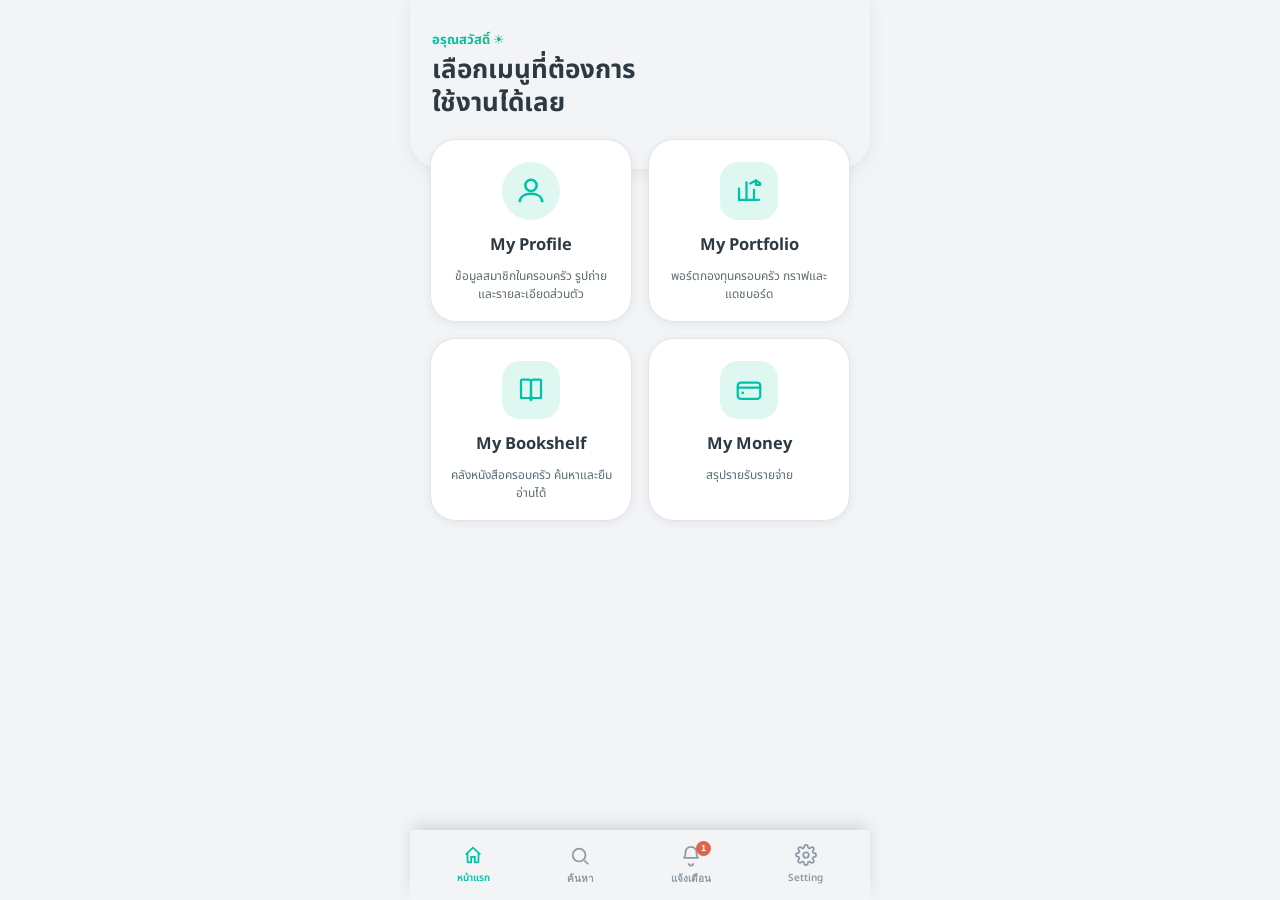
==== commit 81ede4fb: "Add files via upload" ====
--- a/index.html
+++ b/index.html
@@ -4,14 +4,13 @@
 <meta charset="UTF-8">
 <meta name="viewport" content="width=device-width, initial-scale=1, viewport-fit=cover">
 <title>My Family Funds — เมนูหลัก</title>
-<meta name="theme-color" content="#00D1B2">
+<meta name="theme-color" content="#00C2A8">
 <link rel="manifest" href="manifest.json">
 <link rel="apple-touch-icon" href="portfolio/icon-192.png">
 <link rel="icon" href="portfolio/icon-192.png">
 <link rel="preconnect" href="https://fonts.googleapis.com">
 <link href="https://fonts.googleapis.com/css2?family=Prompt:wght@500;600;700&family=Noto+Sans+Thai:wght@400;500;600;700&display=swap" rel="stylesheet">
 <link rel="stylesheet" href="shell.css">
-<link rel="stylesheet" href="jitta-theme.css">
 </head>
 <body>
 
@@ -62,8 +61,7 @@
       <p>คลังหนังสือครอบครัว ค้นหาและยืมอ่านได้</p>
     </a>
 
-    <a class="mff-card featured" href="money/index.html">
-      <span class="ribbon">แนะนำ</span>
+    <a class="mff-card" href="money/index.html">
       <span class="icon-wrap">
         <svg viewBox="0 0 24 24" fill="none" stroke="currentColor" stroke-width="1.8" stroke-linecap="round" stroke-linejoin="round"><rect x="3" y="6" width="18" height="13" rx="2.5"/><path d="M3 10h18"/><circle cx="7" cy="14.2" r="1.1" fill="currentColor" stroke="none"/></svg>
       </span>
--- a/shell.css
+++ b/shell.css
@@ -10,18 +10,18 @@
   --ink:#2E3A42;
   --ink-soft:#5C6B74;
   --ink-faint:#8B9AA3;
-  --primary:#072340;
-  --primary-light:#3A6C93;
-  --primary-soft:#E3EBF1;
+  --primary:#00C2A8;
+  --primary-light:#00967F;
+  --primary-soft:#DFF7F1;
   --line:#E1E6EA;
-  --gold:#C89B3C;
-  --gold-text:#8C6A20;
+  --gold:#F0C33C;
+  --gold-text:#A87B0C;
   --income:#1F9D6C;
   --income-soft:#DCEFE4;
   --expense:#E0654B;
   --expense-soft:#F3DFDA;
-  --invest:#8B6BC9;
-  --invest-soft:#E5DFF3;
+  --invest:#6C63FF;
+  --invest-soft:#ECEBFF;
   --shadow-card: 0 2px 10px rgba(46,58,66,.07);
   --shadow-hero: 0 4px 18px rgba(46,58,66,.08);
   --shadow-inset: none;
@@ -112,9 +112,8 @@
   transition:transform .15s ease, box-shadow .15s ease;
 }
 .mff-card:active{transform:scale(.97)}
-.mff-card.featured{border:1.5px solid var(--gold)}
 .mff-card .ribbon{
-  position:absolute;top:10px;right:10px;background:var(--gold);color:#3D2E0A;
+  position:absolute;top:10px;right:10px;background:var(--gold);color:#4A3600;
   font-size:9.5px;font-weight:700;padding:2px 7px;border-radius:999px;
 }
 .mff-card .icon-wrap{
@@ -147,7 +146,7 @@
   text-decoration:none;position:relative;
 }
 .mff-navbtn svg{width:22px;height:22px}
-.mff-navbtn.active{color:var(--gold-text)}
+.mff-navbtn.active{color:var(--primary)}
 .mff-navbtn .mff-badge-dot{
   position:absolute;top:0;right:10px;min-width:15px;height:15px;padding:0 3px;border-radius:999px;
   background:var(--expense);color:#fff;font-size:9px;font-weight:800;line-height:15px;text-align:center;
@@ -207,7 +206,7 @@
 
 /* connect banner (Google Sheets not linked yet) */
 .mff-banner{
-  margin:14px 20px 0;background:#FFF6E9;border:1px solid #F1D9A8;color:#6B4E17;
+  margin:14px 20px 0;background:#FFF6E9;border:1px solid #F1D9A8;color:#A87B0C;
   border-radius:14px;padding:12px 14px;font-size:12.5px;line-height:1.6;
   display:flex;align-items:center;justify-content:space-between;gap:10px;
 }
